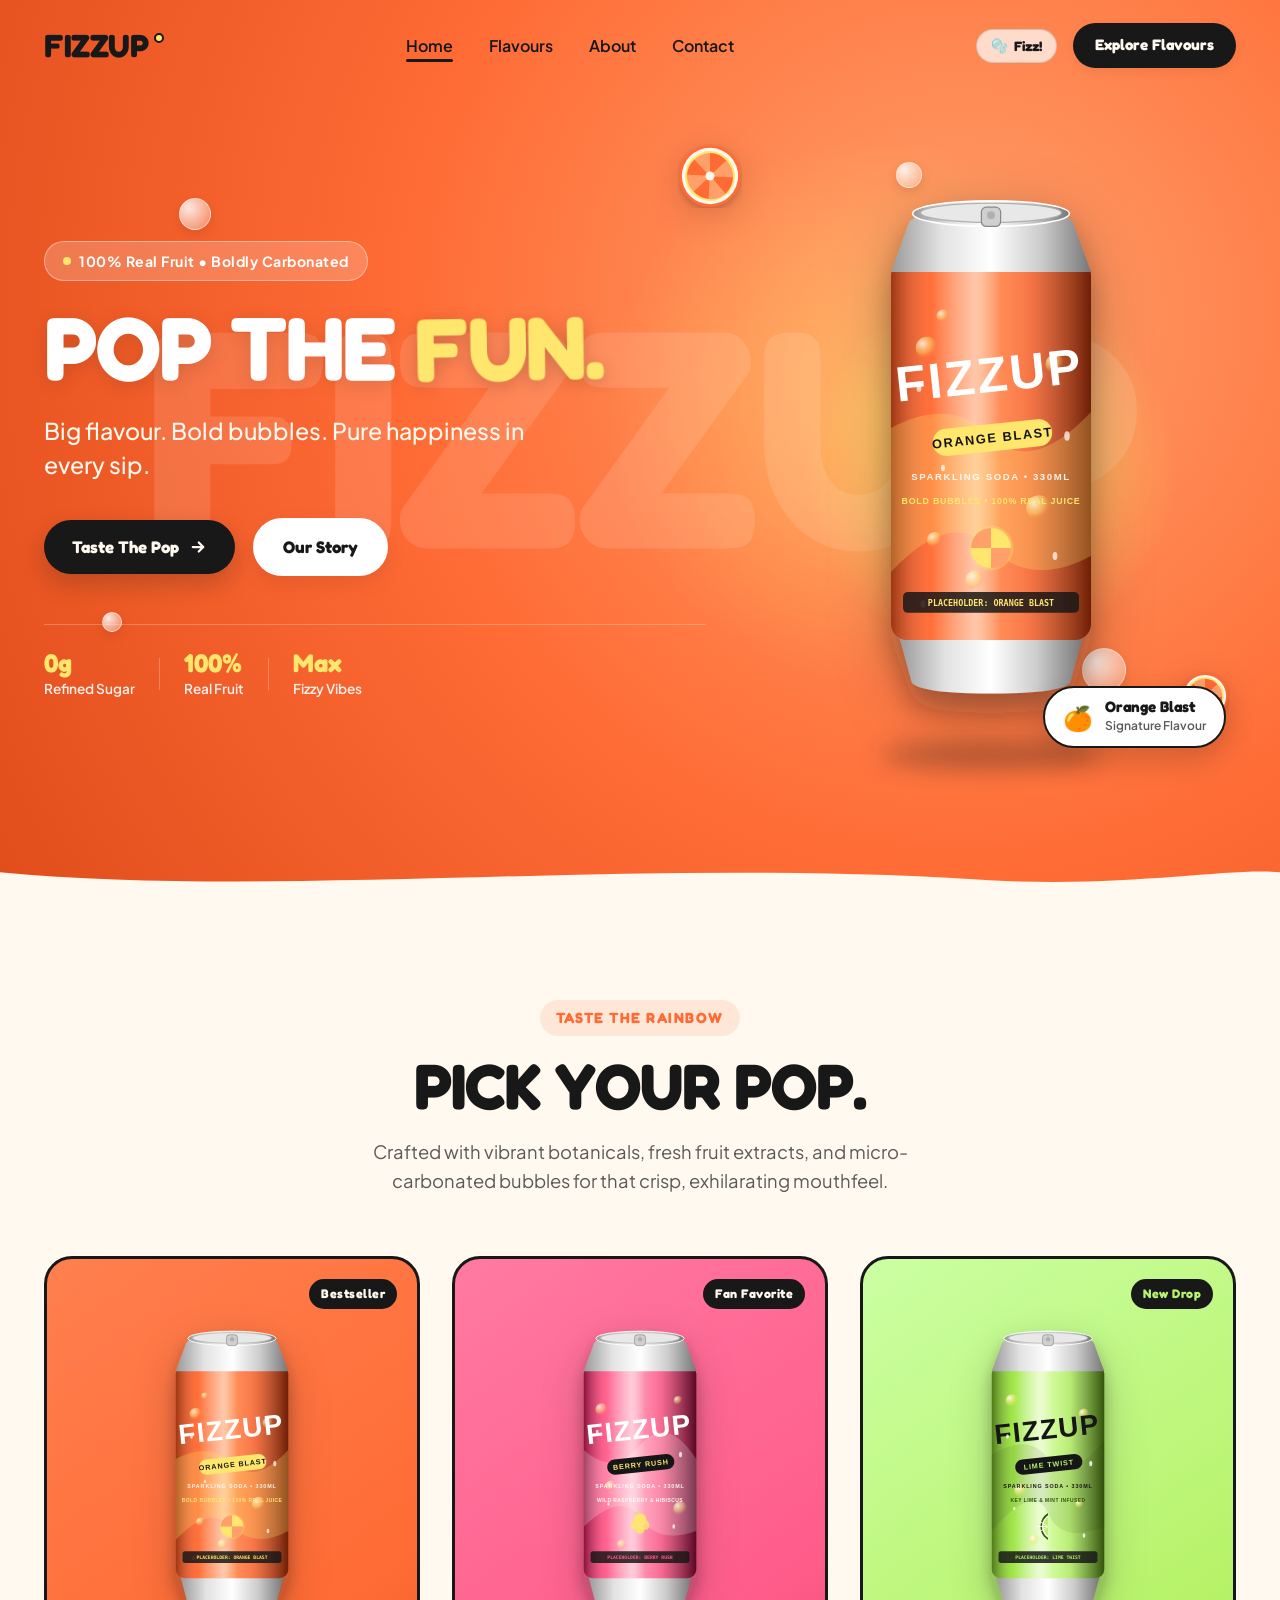
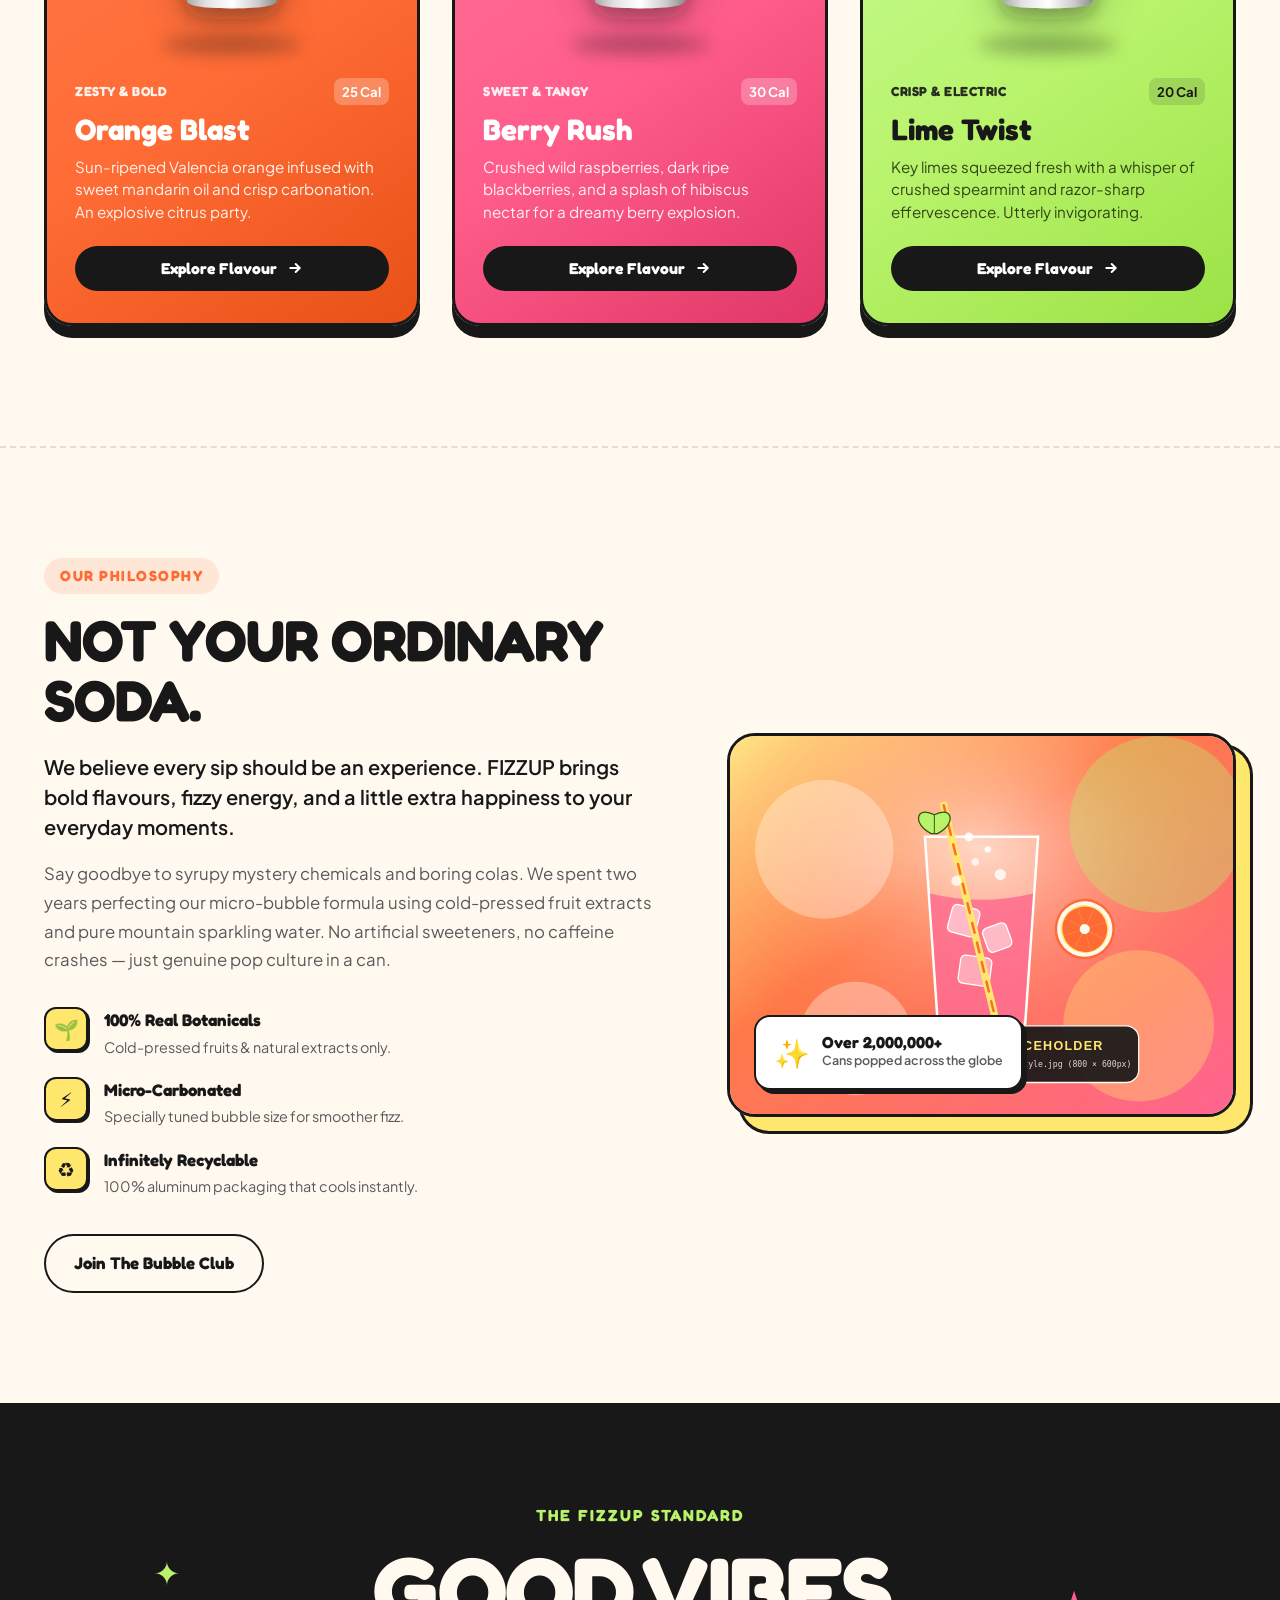
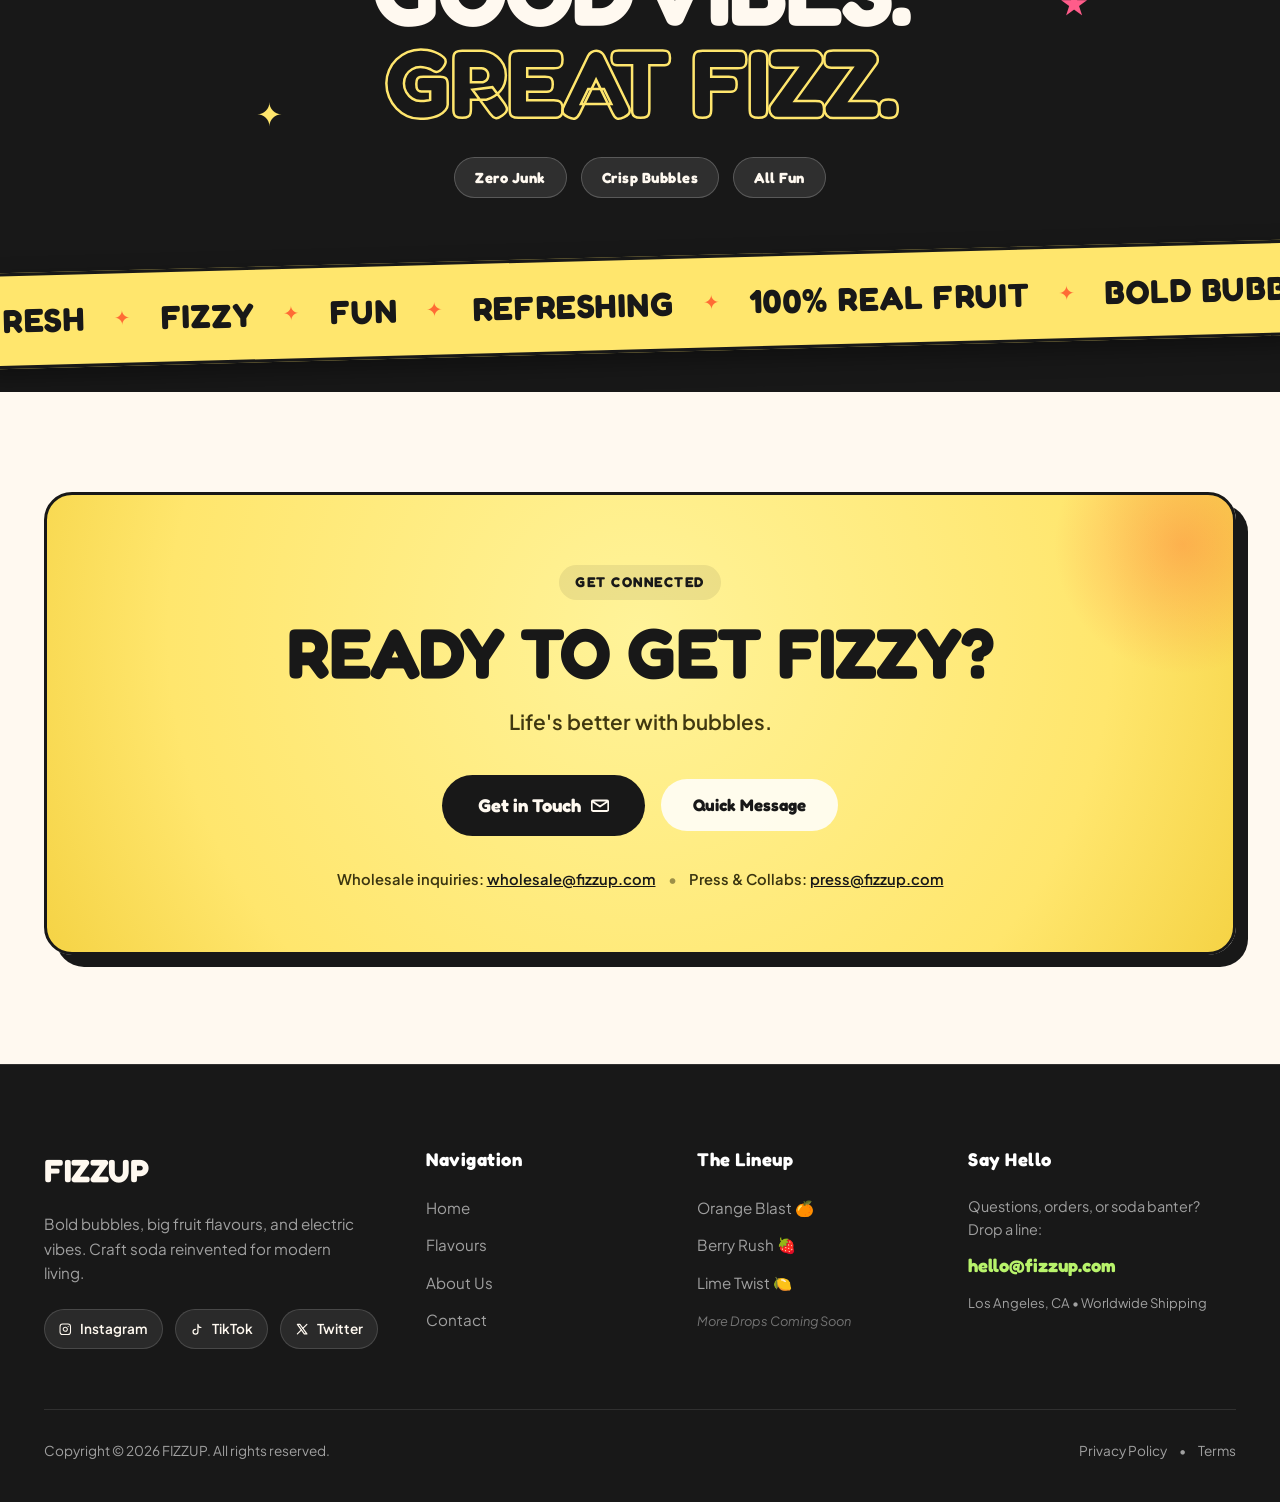
==== fizzup/index.html @ 69616438 "Initial commit: FIZZUP modern soda brand static website" ====
<!DOCTYPE html>
<html lang="en">
<head>
  <meta charset="UTF-8">
  <meta name="viewport" content="width=device-width, initial-scale=1.0">
  <title>FIZZUP — Pop The Fun | Modern Craft Soda</title>
  <meta name="description" content="FIZZUP is a modern, playful craft soda brand. Big flavour. Bold bubbles. Pure happiness in every sip. Explore our flavours: Orange Blast, Berry Rush, and Lime Twist.">
  <meta name="theme-color" content="#FF6B35">

  <!-- Google Fonts: Fredoka (Bold & Rounded) + Plus Jakarta Sans (Clean Modern Sans) -->
  <link rel="preconnect" href="https://fonts.googleapis.com">
  <link rel="preconnect" href="https://fonts.gstatic.com" crossorigin>
  <link href="https://fonts.googleapis.com/css2?family=Fredoka:wght@500;600;700;800;900&family=Plus+Jakarta+Sans:wght@400;500;600;700;800&display=swap" rel="stylesheet">

  <link rel="stylesheet" href="style.css">
</head>
<body>

  <!-- ==============================================
       SECTION 1: NAVIGATION
       ============================================== -->
  <header class="header" id="navbar">
    <div class="nav-container">
      <!-- Left: Logo -->
      <a href="#home" class="logo" aria-label="FIZZUP Homepage">
        <span class="logo-text">FIZZUP</span>
        <span class="logo-bubble" aria-hidden="true"></span>
      </a>

      <!-- Center: Navigation Links -->
      <nav class="nav-menu" id="navMenu" aria-label="Primary Navigation">
        <ul class="nav-list">
          <li class="nav-item"><a href="#home" class="nav-link active">Home</a></li>
          <li class="nav-item"><a href="#flavours" class="nav-link">Flavours</a></li>
          <li class="nav-item"><a href="#about" class="nav-link">About</a></li>
          <li class="nav-item"><a href="#contact" class="nav-link">Contact</a></li>
        </ul>
      </nav>

      <!-- Right: Action CTA & Mobile Toggle -->
      <div class="nav-actions">
        <!-- Interactive sound effect toggle (Web Audio API synthesis) -->
        <button type="button" class="fizz-sound-btn" id="fizzSoundBtn" title="Play fizz sound effect" aria-label="Play fizz sound effect">
          <span class="fizz-icon" aria-hidden="true">🫧</span>
          <span class="fizz-text">Fizz!</span>
        </button>

        <a href="#flavours" class="btn btn-nav">Explore Flavours</a>

        <!-- Mobile Menu Toggle Button -->
        <button class="nav-toggle" id="navToggle" aria-label="Toggle navigation menu" aria-expanded="false" aria-controls="navMenu">
          <span class="hamburger-bar"></span>
          <span class="hamburger-bar"></span>
          <span class="hamburger-bar"></span>
        </button>
      </div>
    </div>
  </header>

  <!-- Mobile Overlay Backdrop -->
  <div class="mobile-backdrop" id="mobileBackdrop" aria-hidden="true"></div>

  <main>
    <!-- ==============================================
         SECTION 2: HERO SECTION
         ============================================== -->
    <section class="hero-section" id="home">
      <!-- Decorative radial gradient background elements -->
      <div class="hero-bg-glow" aria-hidden="true"></div>
      
      <!-- Oversized Background Typography -->
      <div class="hero-giant-watermark" aria-hidden="true">FIZZUP</div>

      <!-- Floating decorative particles & citrus slices -->
      <div class="floating-bubble bubble-1" aria-hidden="true"></div>
      <div class="floating-bubble bubble-2" aria-hidden="true"></div>
      <div class="floating-bubble bubble-3" aria-hidden="true"></div>
      <div class="floating-bubble bubble-4" aria-hidden="true"></div>
      
      <div class="floating-citrus citrus-1" aria-hidden="true">
        <img src="assets/images/citrus-slice.svg" alt="" width="64" height="64" loading="eager">
      </div>
      <div class="floating-citrus citrus-2" aria-hidden="true">
        <img src="assets/images/citrus-slice.svg" alt="" width="48" height="48" loading="eager">
      </div>

      <div class="container hero-container">
        <!-- Left: Headline & Description -->
        <div class="hero-content">
          <div class="hero-badge">
            <span class="badge-dot"></span>
            100% Real Fruit • Boldly Carbonated
          </div>

          <h1 class="hero-title">
            POP THE <span class="text-highlight">FUN.</span>
          </h1>

          <p class="hero-subtext">
            Big flavour. Bold bubbles. Pure happiness in every sip.
          </p>

          <div class="hero-cta-group">
            <a href="#flavours" class="btn btn-primary">
              <span>Taste The Pop</span>
              <svg class="btn-arrow" viewBox="0 0 20 20" fill="none" width="18" height="18" aria-hidden="true">
                <path d="M4.167 10h11.666m-5-5l5 5-5 5" stroke="currentColor" stroke-width="2.5" stroke-linecap="round" stroke-linejoin="round"/>
              </svg>
            </a>
            <a href="#about" class="btn btn-secondary">Our Story</a>
          </div>

          <!-- Quick stats / perks -->
          <div class="hero-perks">
            <div class="perk-item">
              <span class="perk-number">0g</span>
              <span class="perk-label">Refined Sugar</span>
            </div>
            <div class="perk-divider" aria-hidden="true"></div>
            <div class="perk-item">
              <span class="perk-number">100%</span>
              <span class="perk-label">Real Fruit</span>
            </div>
            <div class="perk-divider" aria-hidden="true"></div>
            <div class="perk-item">
              <span class="perk-number">Max</span>
              <span class="perk-label">Fizzy Vibes</span>
            </div>
          </div>
        </div>

        <!-- Right: Soda Can Visual with Soft Shadow & Parallax -->
        <div class="hero-visual" id="heroVisual">
          <div class="hero-can-wrapper">
            <!-- Decorative colored ring behind can -->
            <div class="can-backdrop-ring" aria-hidden="true"></div>

            <!-- Soda Can Placeholder -->
            <div class="soda-can-float">
              <!--
                Product Imagery Placeholder:
                Replace 'assets/images/can-orange-blast.svg' with your transparent PNG:
                e.g. assets/images/orange-blast-can.png
              -->
              <img 
                src="assets/images/can-orange-blast.svg" 
                alt="FIZZUP Orange Blast Soda Can - Bold Citrus Sparkler" 
                class="hero-can-img"
                id="heroCan"
                width="340" 
                height="595"
              >
            </div>

            <!-- Soft realistic shadow below the can -->
            <div class="can-ground-shadow" aria-hidden="true"></div>
          </div>

          <!-- Floating Flavour Tag Badge -->
          <div class="hero-flavour-badge" aria-hidden="true">
            <span class="badge-icon">🍊</span>
            <div class="badge-info">
              <span class="badge-title">Orange Blast</span>
              <span class="badge-sub">Signature Flavour</span>
            </div>
          </div>
        </div>
      </div>

      <!-- Smooth bottom curve divider -->
      <div class="hero-wave-divider" aria-hidden="true">
        <svg viewBox="0 0 1440 100" fill="none" preserveAspectRatio="none">
          <path d="M0,40 C320,95 700,10 1100,55 C1260,75 1380,30 1440,40 L1440,100 L0,100 Z" fill="#FFF9F0"/>
        </svg>
      </div>
    </section>

    <!-- ==============================================
         SECTION 3: EXPLORE OUR FLAVOURS
         ============================================== -->
    <section class="flavours-section" id="flavours">
      <div class="container">
        <div class="section-header text-center reveal">
          <span class="section-tag">Taste The Rainbow</span>
          <h2 class="section-title">PICK YOUR POP.</h2>
          <p class="section-subtitle">
            Crafted with vibrant botanicals, fresh fruit extracts, and micro-carbonated bubbles for that crisp, exhilarating mouthfeel.
          </p>
        </div>

        <!-- Flavour Cards Grid -->
        <div class="flavour-grid">
          <!-- Card 1: Orange Blast -->
          <article class="flavour-card card-orange reveal" data-flavour="orange">
            <div class="card-bg-glow" aria-hidden="true"></div>
            <div class="card-tag">Bestseller</div>

            <div class="card-image-wrap">
              <!-- Placeholder: Replace with assets/images/can-orange-blast.png -->
              <img 
                src="assets/images/can-orange-blast.svg" 
                alt="FIZZUP Orange Blast Soda Can" 
                class="flavour-can-img" 
                loading="lazy"
                width="220" 
                height="385"
              >
              <div class="card-can-shadow" aria-hidden="true"></div>
            </div>

            <div class="card-content">
              <div class="flavour-meta">
                <span class="meta-tag">Zesty &amp; Bold</span>
                <span class="meta-calories">25 Cal</span>
              </div>
              <h3 class="flavour-name">Orange Blast</h3>
              <p class="flavour-desc">
                Sun-ripened Valencia orange infused with sweet mandarin oil and crisp carbonation. An explosive citrus party.
              </p>
              <button 
                type="button" 
                class="btn btn-flavour open-flavour-modal" 
                data-target="orange"
                aria-label="Explore Orange Blast flavour details"
              >
                <span>Explore Flavour</span>
                <svg viewBox="0 0 20 20" fill="none" width="16" height="16" aria-hidden="true">
                  <path d="M4.167 10h11.666m-5-5l5 5-5 5" stroke="currentColor" stroke-width="2.5" stroke-linecap="round"/>
                </svg>
              </button>
            </div>
          </article>

          <!-- Card 2: Berry Rush -->
          <article class="flavour-card card-pink reveal" data-flavour="berry">
            <div class="card-bg-glow" aria-hidden="true"></div>
            <div class="card-tag">Fan Favorite</div>

            <div class="card-image-wrap">
              <!-- Placeholder: Replace with assets/images/can-berry-rush.png -->
              <img 
                src="assets/images/can-berry-rush.svg" 
                alt="FIZZUP Berry Rush Soda Can" 
                class="flavour-can-img" 
                loading="lazy"
                width="220" 
                height="385"
              >
              <div class="card-can-shadow" aria-hidden="true"></div>
            </div>

            <div class="card-content">
              <div class="flavour-meta">
                <span class="meta-tag">Sweet &amp; Tangy</span>
                <span class="meta-calories">30 Cal</span>
              </div>
              <h3 class="flavour-name">Berry Rush</h3>
              <p class="flavour-desc">
                Crushed wild raspberries, dark ripe blackberries, and a splash of hibiscus nectar for a dreamy berry explosion.
              </p>
              <button 
                type="button" 
                class="btn btn-flavour open-flavour-modal" 
                data-target="berry"
                aria-label="Explore Berry Rush flavour details"
              >
                <span>Explore Flavour</span>
                <svg viewBox="0 0 20 20" fill="none" width="16" height="16" aria-hidden="true">
                  <path d="M4.167 10h11.666m-5-5l5 5-5 5" stroke="currentColor" stroke-width="2.5" stroke-linecap="round"/>
                </svg>
              </button>
            </div>
          </article>

          <!-- Card 3: Lime Twist -->
          <article class="flavour-card card-green reveal" data-flavour="lime">
            <div class="card-bg-glow" aria-hidden="true"></div>
            <div class="card-tag">New Drop</div>

            <div class="card-image-wrap">
              <!-- Placeholder: Replace with assets/images/can-lime-twist.png -->
              <img 
                src="assets/images/can-lime-twist.svg" 
                alt="FIZZUP Lime Twist Soda Can" 
                class="flavour-can-img" 
                loading="lazy"
                width="220" 
                height="385"
              >
              <div class="card-can-shadow" aria-hidden="true"></div>
            </div>

            <div class="card-content">
              <div class="flavour-meta">
                <span class="meta-tag">Crisp &amp; Electric</span>
                <span class="meta-calories">20 Cal</span>
              </div>
              <h3 class="flavour-name">Lime Twist</h3>
              <p class="flavour-desc">
                Key limes squeezed fresh with a whisper of crushed spearmint and razor-sharp effervescence. Utterly invigorating.
              </p>
              <button 
                type="button" 
                class="btn btn-flavour open-flavour-modal" 
                data-target="lime"
                aria-label="Explore Lime Twist flavour details"
              >
                <span>Explore Flavour</span>
                <svg viewBox="0 0 20 20" fill="none" width="16" height="16" aria-hidden="true">
                  <path d="M4.167 10h11.666m-5-5l5 5-5 5" stroke="currentColor" stroke-width="2.5" stroke-linecap="round"/>
                </svg>
              </button>
            </div>
          </article>
        </div>
      </div>
    </section>

    <!-- ==============================================
         SECTION 4: BRAND STORY
         ============================================== -->
    <section class="brand-story-section" id="about">
      <div class="container">
        <div class="story-grid">
          <!-- Text Column (Left) -->
          <div class="story-content reveal">
            <span class="section-tag">Our Philosophy</span>
            <h2 class="story-heading">
              NOT YOUR ORDINARY SODA.
            </h2>
            <p class="story-lead">
              We believe every sip should be an experience. FIZZUP brings bold flavours, fizzy energy, and a little extra happiness to your everyday moments.
            </p>
            <p class="story-body">
              Say goodbye to syrupy mystery chemicals and boring colas. We spent two years perfecting our micro-bubble formula using cold-pressed fruit extracts and pure mountain sparkling water. No artificial sweeteners, no caffeine crashes — just genuine pop culture in a can.
            </p>

            <!-- Key Feature Badges -->
            <div class="story-features">
              <div class="feature-item">
                <div class="feature-icon" aria-hidden="true">🌱</div>
                <div class="feature-text">
                  <h4>100% Real Botanicals</h4>
                  <p>Cold-pressed fruits & natural extracts only.</p>
                </div>
              </div>

              <div class="feature-item">
                <div class="feature-icon" aria-hidden="true">⚡</div>
                <div class="feature-text">
                  <h4>Micro-Carbonated</h4>
                  <p>Specially tuned bubble size for smoother fizz.</p>
                </div>
              </div>

              <div class="feature-item">
                <div class="feature-icon" aria-hidden="true">♻️</div>
                <div class="feature-text">
                  <h4>Infinitely Recyclable</h4>
                  <p>100% aluminum packaging that cools instantly.</p>
                </div>
              </div>
            </div>

            <div class="story-cta">
              <a href="#contact" class="btn btn-secondary-dark">Join The Bubble Club</a>
            </div>
          </div>

          <!-- Media / Placeholder Column (Right) -->
          <div class="story-media reveal">
            <div class="story-image-card">
              <!-- Placeholder: Replace with assets/images/brand-lifestyle.jpg -->
              <img 
                src="assets/images/brand-story.svg" 
                alt="FIZZUP Sparkling Soda Lifestyle and Pouring Glass Placeholder" 
                class="story-img"
                loading="lazy"
                width="640" 
                height="480"
              >
              
              <!-- Floating stat chip on image -->
              <div class="story-float-card" aria-hidden="true">
                <span class="float-emoji">✨</span>
                <div>
                  <span class="float-title">Over 2,000,000+</span>
                  <span class="float-sub">Cans popped across the globe</span>
                </div>
              </div>
            </div>
          </div>
        </div>
      </div>
    </section>

    <!-- ==============================================
         SECTION 5: FULL-WIDTH STATEMENT & MARQUEE
         ============================================== -->
    <section class="statement-section" aria-label="Brand Mantra">
      <div class="statement-banner">
        <div class="statement-particles" aria-hidden="true">
          <span class="sparkle s1">✦</span>
          <span class="sparkle s2">★</span>
          <span class="sparkle s3">✦</span>
        </div>

        <div class="container text-center">
          <p class="statement-pretitle">The FIZZUP Standard</p>
          <h2 class="statement-headline">
            GOOD VIBES. <br><span class="outline-text">GREAT FIZZ.</span>
          </h2>
          <div class="statement-badge-row">
            <span class="pill-badge">Zero Junk</span>
            <span class="pill-badge">Crisp Bubbles</span>
            <span class="pill-badge">All Fun</span>
          </div>
        </div>
      </div>

      <!-- Scrolling Marquee Banner -->
      <div class="marquee-wrapper" aria-hidden="true">
        <div class="marquee-track">
          <div class="marquee-group">
            <span>FRESH</span><span class="star-sep">✦</span>
            <span>FIZZY</span><span class="star-sep">✦</span>
            <span>FUN</span><span class="star-sep">✦</span>
            <span>REFRESHING</span><span class="star-sep">✦</span>
            <span>100% REAL FRUIT</span><span class="star-sep">✦</span>
            <span>BOLD BUBBLES</span><span class="star-sep">✦</span>
            <span>CRISP SIP</span><span class="star-sep">✦</span>
            <span>POP THE FUN</span><span class="star-sep">✦</span>
          </div>
          <div class="marquee-group" aria-hidden="true">
            <span>FRESH</span><span class="star-sep">✦</span>
            <span>FIZZY</span><span class="star-sep">✦</span>
            <span>FUN</span><span class="star-sep">✦</span>
            <span>REFRESHING</span><span class="star-sep">✦</span>
            <span>100% REAL FRUIT</span><span class="star-sep">✦</span>
            <span>BOLD BUBBLES</span><span class="star-sep">✦</span>
            <span>CRISP SIP</span><span class="star-sep">✦</span>
            <span>POP THE FUN</span><span class="star-sep">✦</span>
          </div>
        </div>
      </div>
    </section>

    <!-- ==============================================
         SECTION 6: CONTACT / CTA
         ============================================== -->
    <section class="contact-section" id="contact">
      <div class="container">
        <div class="contact-card reveal">
          <div class="contact-decor-glow" aria-hidden="true"></div>

          <div class="contact-content text-center">
            <span class="contact-tag">Get Connected</span>
            <h2 class="contact-heading">READY TO GET FIZZY?</h2>
            <p class="contact-subtext">Life's better with bubbles.</p>

            <div class="contact-actions">
              <a href="mailto:hello@fizzup.com" class="btn btn-cta" id="contactCtaBtn">
                <span>Get in Touch</span>
                <svg viewBox="0 0 20 20" fill="none" width="18" height="18" aria-hidden="true">
                  <path d="M2.5 6.667L10 11.667L17.5 6.667M2.5 5H17.5C18.42 5 19.167 5.746 19.167 6.667V15C19.167 15.92 18.42 16.667 17.5 16.667H2.5C1.58 16.667 0.833 15.92 0.833 15V6.667C0.833 5.746 1.58 5 2.5 5Z" stroke="currentColor" stroke-width="2" stroke-linecap="round" stroke-linejoin="round"/>
                </svg>
              </a>
              <button type="button" class="btn btn-secondary-light" id="openQuickFormBtn">
                Quick Message
              </button>
            </div>

            <!-- Quick interactive inline message form (hidden by default, toggles on click) -->
            <form class="quick-contact-form" id="quickContactForm" style="display: none;" aria-label="Quick contact message form">
              <div class="form-row">
                <input type="text" id="contactName" placeholder="Your name" required class="form-input">
                <input type="email" id="contactEmail" placeholder="your@email.com" required class="form-input">
              </div>
              <textarea id="contactMessage" rows="3" placeholder="Tell us how you'd like to collaborate or where to stock FIZZUP..." required class="form-input"></textarea>
              <button type="submit" class="btn btn-primary btn-submit">
                <span>Send Message</span>
              </button>
              <div class="form-feedback" id="formFeedback" role="status" aria-live="polite"></div>
            </form>

            <div class="contact-direct-links">
              <span>Wholesale inquiries: <a href="mailto:wholesale@fizzup.com">wholesale@fizzup.com</a></span>
              <span class="dot-sep">•</span>
              <span>Press &amp; Collabs: <a href="mailto:press@fizzup.com">press@fizzup.com</a></span>
            </div>
          </div>
        </div>
      </div>
    </section>
  </main>

  <!-- ==============================================
       SECTION 7: FOOTER
       ============================================== -->
  <footer class="footer">
    <div class="container">
      <div class="footer-top">
        <!-- Brand Info -->
        <div class="footer-brand">
          <a href="#home" class="logo logo-footer" aria-label="FIZZUP Home">
            <span class="logo-text">FIZZUP</span>
          </a>
          <p class="footer-tagline">
            Bold bubbles, big fruit flavours, and electric vibes. Craft soda reinvented for modern living.
          </p>
          <div class="footer-socials">
            <a href="https://instagram.com" target="_blank" rel="noopener noreferrer" class="social-link" aria-label="FIZZUP on Instagram">
              <svg width="20" height="20" viewBox="0 0 24 24" fill="none" stroke="currentColor" stroke-width="2" stroke-linecap="round" stroke-linejoin="round" aria-hidden="true">
                <rect x="2" y="2" width="20" height="20" rx="5" ry="5"></rect>
                <path d="M16 11.37A4 4 0 1 1 12.63 8 4 4 0 0 1 16 11.37z"></path>
                <line x1="17.5" y1="6.5" x2="17.51" y2="6.5"></line>
              </svg>
              <span>Instagram</span>
            </a>
            <a href="https://tiktok.com" target="_blank" rel="noopener noreferrer" class="social-link" aria-label="FIZZUP on TikTok">
              <svg width="20" height="20" viewBox="0 0 24 24" fill="none" stroke="currentColor" stroke-width="2" stroke-linecap="round" stroke-linejoin="round" aria-hidden="true">
                <path d="M9 12a4 4 0 1 0 4 4V4a5 5 0 0 0 5 5"></path>
              </svg>
              <span>TikTok</span>
            </a>
            <a href="https://twitter.com" target="_blank" rel="noopener noreferrer" class="social-link" aria-label="FIZZUP on X / Twitter">
              <svg width="20" height="20" viewBox="0 0 24 24" fill="none" stroke="currentColor" stroke-width="2" stroke-linecap="round" stroke-linejoin="round" aria-hidden="true">
                <path d="M4 4l11.733 16h4.267l-11.733 -16z"></path>
                <path d="M4 20l6.768 -6.768m2.46 -2.46l6.772 -6.772"></path>
              </svg>
              <span>Twitter</span>
            </a>
          </div>
        </div>

        <!-- Navigation Links -->
        <div class="footer-links-col">
          <h4 class="footer-col-title">Navigation</h4>
          <ul class="footer-nav">
            <li><a href="#home">Home</a></li>
            <li><a href="#flavours">Flavours</a></li>
            <li><a href="#about">About Us</a></li>
            <li><a href="#contact">Contact</a></li>
          </ul>
        </div>

        <!-- Flavours List -->
        <div class="footer-links-col">
          <h4 class="footer-col-title">The Lineup</h4>
          <ul class="footer-nav">
            <li><a href="#flavours" class="flavour-quick-link" data-target="orange">Orange Blast 🍊</a></li>
            <li><a href="#flavours" class="flavour-quick-link" data-target="berry">Berry Rush 🍓</a></li>
            <li><a href="#flavours" class="flavour-quick-link" data-target="lime">Lime Twist 🍋</a></li>
            <li><span class="upcoming-label">More Drops Coming Soon</span></li>
          </ul>
        </div>

        <!-- Contact Email Box -->
        <div class="footer-links-col">
          <h4 class="footer-col-title">Say Hello</h4>
          <p class="footer-contact-info">
            Questions, orders, or soda banter? Drop a line:
          </p>
          <a href="mailto:hello@fizzup.com" class="footer-email-link">
            hello@fizzup.com
          </a>
          <span class="footer-location">Los Angeles, CA • Worldwide Shipping</span>
        </div>
      </div>

      <!-- Footer Bottom -->
      <div class="footer-bottom">
        <p class="copyright">
          Copyright &copy; 2026 FIZZUP. All rights reserved.
        </p>
        <div class="footer-legal">
          <a href="#privacy" onclick="alert('Privacy Policy: FIZZUP strictly protects your data. We never share customer information.'); return false;">Privacy Policy</a>
          <span class="sep">•</span>
          <a href="#terms" onclick="alert('Terms of Service: Stay hydrated, drink responsibly, and enjoy the bubbles!'); return false;">Terms</a>
        </div>
      </div>
    </div>
  </footer>

  <!-- ==============================================
       INTERACTIVE FLAVOUR DETAIL MODAL
       ============================================== -->
  <div class="modal-backdrop" id="flavourModal" role="dialog" aria-modal="true" aria-labelledby="modalTitle" aria-hidden="true">
    <div class="modal-card">
      <button type="button" class="modal-close" id="modalCloseBtn" aria-label="Close details modal">&times;</button>
      <div class="modal-body" id="modalBody">
        <!-- Content injected dynamically via script.js -->
      </div>
    </div>
  </div>

  <script src="script.js"></script>
</body>
</html>
---- fizzup/style.css ----
/* ==========================================================================
   FIZZUP — Modern Craft Soda Static Site Stylesheet
   ========================================================================== */

/* --------------------------------------------------------------------------
   1. Design Tokens & CSS Variables
   -------------------------------------------------------------------------- */
:root {
  /* Brand Palette */
  --color-electric-orange: #FF6B35;
  --color-lemon-yellow: #FFE66D;
  --color-strawberry-pink: #FF5C8A;
  --color-fresh-lime: #B8F36B;
  --color-deep-black: #181818;
  --color-cream-white: #FFF9F0;

  /* Neutrals & Alpha Accents */
  --color-white: #FFFFFF;
  --color-text-muted: #5A5A5A;
  --color-text-light: #A0A0A0;
  --color-border-light: rgba(24, 24, 24, 0.08);
  --color-glass-white: rgba(255, 255, 255, 0.85);
  --color-glass-dark: rgba(24, 24, 24, 0.88);

  /* Typography */
  --font-heading: 'Fredoka', cursive, system-ui, -apple-system, sans-serif;
  --font-body: 'Plus Jakarta Sans', system-ui, -apple-system, sans-serif;

  /* Shadows */
  --shadow-sm: 0 4px 12px rgba(24, 24, 24, 0.06);
  --shadow-md: 0 10px 30px rgba(24, 24, 24, 0.08);
  --shadow-lg: 0 20px 50px rgba(24, 24, 24, 0.14);
  --shadow-pill: 0 8px 24px rgba(255, 107, 53, 0.28);
  --shadow-can: 0 26px 40px -10px rgba(24, 24, 24, 0.35);

  /* Radii */
  --radius-sm: 8px;
  --radius-md: 16px;
  --radius-lg: 28px;
  --radius-pill: 9999px;

  /* Transitions */
  --transition-fast: 0.2s cubic-bezier(0.16, 1, 0.3, 1);
  --transition-medium: 0.35s cubic-bezier(0.16, 1, 0.3, 1);
  --transition-slow: 0.6s cubic-bezier(0.16, 1, 0.3, 1);
}

/* --------------------------------------------------------------------------
   2. Reset & Base Styles
   -------------------------------------------------------------------------- */
*,
*::before,
*::after {
  box-sizing: border-box;
  margin: 0;
  padding: 0;
}

html {
  scroll-behavior: smooth;
  font-size: 16px;
  -webkit-font-smoothing: antialiased;
  -moz-osx-font-smoothing: grayscale;
}

body {
  font-family: var(--font-body);
  background-color: var(--color-cream-white);
  color: var(--color-deep-black);
  line-height: 1.6;
  overflow-x: hidden;
  position: relative;
}

img, svg {
  display: block;
  max-width: 100%;
  height: auto;
}

a {
  color: inherit;
  text-decoration: none;
}

button {
  font-family: inherit;
  border: none;
  background: none;
  cursor: pointer;
  outline: none;
}

ul {
  list-style: none;
}

/* Layout Utilities */
.container {
  width: 100%;
  max-width: 1240px;
  margin-left: auto;
  margin-right: auto;
  padding-left: 24px;
  padding-right: 24px;
}

.text-center {
  text-align: center;
}

/* --------------------------------------------------------------------------
   3. Buttons & Interactive Elements
   -------------------------------------------------------------------------- */
.btn {
  display: inline-flex;
  align-items: center;
  justify-content: center;
  gap: 10px;
  padding: 14px 28px;
  font-family: var(--font-heading);
  font-size: 1.05rem;
  font-weight: 700;
  border-radius: var(--radius-pill);
  transition: transform var(--transition-fast), box-shadow var(--transition-fast), background-color var(--transition-fast), color var(--transition-fast);
  cursor: pointer;
  text-decoration: none;
  white-space: nowrap;
}

.btn:active {
  transform: scale(0.97);
}

.btn-primary {
  background-color: var(--color-deep-black);
  color: var(--color-cream-white);
  box-shadow: 0 10px 24px rgba(24, 24, 24, 0.22);
}

.btn-primary:hover {
  background-color: #2b2b2b;
  transform: translateY(-3px);
  box-shadow: 0 16px 32px rgba(24, 24, 24, 0.32);
}

.btn-primary .btn-arrow {
  transition: transform var(--transition-medium);
}

.btn-primary:hover .btn-arrow {
  transform: translateX(5px);
}

.btn-secondary {
  background-color: var(--color-white);
  color: var(--color-deep-black);
  border: 2px solid var(--color-white);
  box-shadow: 0 8px 20px rgba(0, 0, 0, 0.08);
}

.btn-secondary:hover {
  background-color: transparent;
  color: var(--color-white);
  transform: translateY(-3px);
}

.btn-secondary-dark {
  background-color: transparent;
  color: var(--color-deep-black);
  border: 2.5px solid var(--color-deep-black);
}

.btn-secondary-dark:hover {
  background-color: var(--color-deep-black);
  color: var(--color-cream-white);
  transform: translateY(-3px);
}

.btn-nav {
  padding: 10px 22px;
  font-size: 0.95rem;
  background-color: var(--color-deep-black);
  color: var(--color-cream-white);
  box-shadow: var(--shadow-sm);
}

.btn-nav:hover {
  background-color: #333333;
  transform: translateY(-2px);
  box-shadow: var(--shadow-md);
}

.btn-flavour {
  width: 100%;
  background-color: var(--color-deep-black);
  color: var(--color-white);
  padding: 13px 20px;
  font-size: 0.98rem;
}

.btn-flavour:hover {
  background-color: #2e2e2e;
  transform: translateY(-2px);
  box-shadow: 0 8px 18px rgba(0, 0, 0, 0.18);
}

.btn-cta {
  background-color: var(--color-deep-black);
  color: var(--color-cream-white);
  padding: 16px 36px;
  font-size: 1.15rem;
}

.btn-cta:hover {
  background-color: #2b2b2b;
  transform: translateY(-3px) scale(1.02);
  box-shadow: 0 16px 36px rgba(24, 24, 24, 0.28);
}

.btn-secondary-light {
  background-color: rgba(255, 255, 255, 0.85);
  color: var(--color-deep-black);
  padding: 16px 32px;
  font-size: 1.05rem;
}

.btn-secondary-light:hover {
  background-color: var(--color-white);
  transform: translateY(-3px);
  box-shadow: 0 12px 24px rgba(0, 0, 0, 0.12);
}

/* Sound Effect Button */
.fizz-sound-btn {
  display: inline-flex;
  align-items: center;
  gap: 6px;
  padding: 8px 14px;
  background: rgba(255, 255, 255, 0.7);
  backdrop-filter: blur(8px);
  -webkit-backdrop-filter: blur(8px);
  border: 1.5px solid rgba(24, 24, 24, 0.15);
  border-radius: var(--radius-pill);
  font-family: var(--font-heading);
  font-size: 0.85rem;
  font-weight: 700;
  color: var(--color-deep-black);
  transition: transform var(--transition-fast), background-color var(--transition-fast);
}

.fizz-sound-btn:hover {
  background-color: var(--color-white);
  transform: scale(1.08);
  border-color: var(--color-deep-black);
}

.fizz-sound-btn:active {
  transform: scale(0.95);
}

/* --------------------------------------------------------------------------
   4. Section 1 — Navigation Bar
   -------------------------------------------------------------------------- */
.header {
  position: fixed;
  top: 0;
  left: 0;
  right: 0;
  z-index: 1000;
  padding: 20px 0;
  transition: padding var(--transition-medium), background-color var(--transition-medium), backdrop-filter var(--transition-medium), box-shadow var(--transition-medium);
}

.header.scrolled {
  padding: 12px 0;
  background-color: rgba(255, 249, 240, 0.92);
  backdrop-filter: blur(12px);
  -webkit-backdrop-filter: blur(12px);
  box-shadow: 0 4px 20px rgba(24, 24, 24, 0.06);
}

.nav-container {
  max-width: 1240px;
  margin: 0 auto;
  padding: 0 24px;
  display: flex;
  align-items: center;
  justify-content: space-between;
}

/* Logo */
.logo {
  display: flex;
  align-items: center;
  gap: 6px;
  font-family: var(--font-heading);
  font-size: 2rem;
  font-weight: 900;
  letter-spacing: -0.5px;
  color: var(--color-deep-black);
  transition: transform var(--transition-fast);
}

.logo:hover {
  transform: scale(1.04);
}

.logo-bubble {
  width: 10px;
  height: 10px;
  border-radius: 50%;
  background-color: var(--color-lemon-yellow);
  border: 2px solid var(--color-deep-black);
  transform: translateY(-8px);
  animation: pulseBubble 2s infinite ease-in-out;
}

@keyframes pulseBubble {
  0%, 100% { transform: translateY(-8px) scale(1); }
  50% { transform: translateY(-12px) scale(1.3); background-color: var(--color-fresh-lime); }
}

/* Nav Menu */
.nav-menu {
  display: flex;
  align-items: center;
}

.nav-list {
  display: flex;
  align-items: center;
  gap: 36px;
}

.nav-link {
  font-family: var(--font-body);
  font-size: 1rem;
  font-weight: 600;
  color: var(--color-deep-black);
  position: relative;
  padding: 6px 0;
  transition: color var(--transition-fast);
}

.nav-link::after {
  content: '';
  position: absolute;
  bottom: 0;
  left: 0;
  width: 0%;
  height: 2.5px;
  background-color: var(--color-deep-black);
  border-radius: 2px;
  transition: width var(--transition-medium);
}

.nav-link:hover::after,
.nav-link.active::after {
  width: 100%;
}

.nav-actions {
  display: flex;
  align-items: center;
  gap: 16px;
}

/* Mobile Hamburger Toggle */
.nav-toggle {
  display: none;
  flex-direction: column;
  justify-content: space-between;
  width: 28px;
  height: 20px;
  z-index: 1010;
  cursor: pointer;
}

.hamburger-bar {
  display: block;
  height: 3px;
  width: 100%;
  background-color: var(--color-deep-black);
  border-radius: 3px;
  transition: transform var(--transition-medium), opacity var(--transition-fast);
}

.nav-toggle.open .hamburger-bar:nth-child(1) {
  transform: translateY(8.5px) rotate(45deg);
}

.nav-toggle.open .hamburger-bar:nth-child(2) {
  opacity: 0;
}

.nav-toggle.open .hamburger-bar:nth-child(3) {
  transform: translateY(-8.5px) rotate(-45deg);
}

.mobile-backdrop {
  display: none;
  position: fixed;
  inset: 0;
  background-color: rgba(24, 24, 24, 0.4);
  backdrop-filter: blur(4px);
  z-index: 998;
}

.mobile-backdrop.active {
  display: block;
}

/* --------------------------------------------------------------------------
   5. Section 2 — Hero Section
   -------------------------------------------------------------------------- */
.hero-section {
  position: relative;
  min-height: 100vh;
  padding-top: 130px;
  padding-bottom: 90px;
  background: var(--color-electric-orange);
  background: radial-gradient(circle at 75% 35%, #FFA06B 0%, var(--color-electric-orange) 50%, #E04D1B 100%);
  color: var(--color-white);
  display: flex;
  flex-direction: column;
  justify-content: center;
  overflow: hidden;
}

/* Radial Glow Behind Content */
.hero-bg-glow {
  position: absolute;
  top: 15%;
  right: 10%;
  width: 550px;
  height: 550px;
  border-radius: 50%;
  background: radial-gradient(circle, rgba(255, 230, 109, 0.4) 0%, rgba(255, 107, 53, 0) 70%);
  pointer-events: none;
  animation: pulseGlow 6s ease-in-out infinite alternate;
}

@keyframes pulseGlow {
  0% { transform: scale(0.9) translate(0, 0); opacity: 0.6; }
  100% { transform: scale(1.15) translate(20px, -20px); opacity: 0.95; }
}

/* Oversized Watermark Typography Behind Can */
.hero-giant-watermark {
  position: absolute;
  top: 48%;
  left: 50%;
  transform: translate(-50%, -50%);
  font-family: var(--font-heading);
  font-size: clamp(8rem, 24vw, 24rem);
  font-weight: 900;
  line-height: 0.8;
  color: rgba(255, 255, 255, 0.12);
  letter-spacing: -4px;
  user-select: none;
  pointer-events: none;
  z-index: 1;
  white-space: nowrap;
}

/* Floating Citrus & Bubbles */
.floating-bubble {
  position: absolute;
  border-radius: 50%;
  background: radial-gradient(circle at 30% 30%, rgba(255, 255, 255, 0.85), rgba(255, 255, 255, 0.2));
  border: 1px solid rgba(255, 255, 255, 0.5);
  box-shadow: 0 4px 12px rgba(0, 0, 0, 0.1);
  pointer-events: none;
  z-index: 2;
  animation: floatBubble 5s ease-in-out infinite alternate;
}

.bubble-1 { width: 32px; height: 32px; top: 22%; left: 14%; animation-duration: 4.2s; }
.bubble-2 { width: 20px; height: 20px; top: 68%; left: 8%; animation-duration: 5.5s; }
.bubble-3 { width: 26px; height: 26px; top: 18%; right: 28%; animation-duration: 4.8s; }
.bubble-4 { width: 44px; height: 44px; top: 72%; right: 12%; animation-duration: 6s; }

@keyframes floatBubble {
  0% { transform: translateY(0px) scale(1); }
  100% { transform: translateY(-24px) scale(1.08); }
}

.floating-citrus {
  position: absolute;
  pointer-events: none;
  z-index: 2;
  filter: drop-shadow(0 8px 16px rgba(0, 0, 0, 0.15));
  animation: spinSlow 18s linear infinite;
}

.citrus-1 { top: 16%; right: 42%; }
.citrus-2 { bottom: 20%; right: 4%; animation-duration: 24s; animation-direction: reverse; }

@keyframes spinSlow {
  0% { transform: rotate(0deg); }
  100% { transform: rotate(360deg); }
}

.hero-container {
  position: relative;
  z-index: 3;
  display: grid;
  grid-template-columns: 1.15fr 0.85fr;
  align-items: center;
  gap: 40px;
}

/* Hero Content */
.hero-content {
  animation: heroFadeUp 0.9s cubic-bezier(0.16, 1, 0.3, 1) forwards;
}

@keyframes heroFadeUp {
  0% {
    opacity: 0;
    transform: translateY(30px);
  }
  100% {
    opacity: 1;
    transform: translateY(0);
  }
}

.hero-badge {
  display: inline-flex;
  align-items: center;
  gap: 8px;
  padding: 8px 18px;
  background-color: rgba(255, 255, 255, 0.2);
  border: 1px solid rgba(255, 255, 255, 0.4);
  backdrop-filter: blur(8px);
  -webkit-backdrop-filter: blur(8px);
  border-radius: var(--radius-pill);
  font-family: var(--font-body);
  font-size: 0.88rem;
  font-weight: 700;
  letter-spacing: 0.5px;
  color: var(--color-white);
  margin-bottom: 24px;
}

.badge-dot {
  width: 8px;
  height: 8px;
  border-radius: 50%;
  background-color: var(--color-lemon-yellow);
}

.hero-title {
  font-family: var(--font-heading);
  font-size: clamp(3.2rem, 7vw, 6.2rem);
  font-weight: 900;
  line-height: 0.95;
  letter-spacing: -1.5px;
  color: var(--color-white);
  margin-bottom: 24px;
  text-shadow: 0 4px 20px rgba(0, 0, 0, 0.12);
}

.text-highlight {
  color: var(--color-lemon-yellow);
  display: inline-block;
  transform: rotate(-1deg);
  text-shadow: 0 4px 18px rgba(0, 0, 0, 0.18);
}

.hero-subtext {
  font-size: clamp(1.1rem, 2vw, 1.45rem);
  font-weight: 500;
  color: var(--color-cream-white);
  max-width: 500px;
  margin-bottom: 36px;
  line-height: 1.45;
}

.hero-cta-group {
  display: flex;
  align-items: center;
  gap: 18px;
  flex-wrap: wrap;
  margin-bottom: 48px;
}

/* Hero Stats / Perks */
.hero-perks {
  display: flex;
  align-items: center;
  gap: 24px;
  padding-top: 24px;
  border-top: 1px solid rgba(255, 255, 255, 0.25);
}

.perk-item {
  display: flex;
  flex-direction: column;
}

.perk-number {
  font-family: var(--font-heading);
  font-size: 1.6rem;
  font-weight: 800;
  color: var(--color-lemon-yellow);
  line-height: 1.1;
}

.perk-label {
  font-size: 0.85rem;
  font-weight: 600;
  color: rgba(255, 255, 255, 0.9);
}

.perk-divider {
  width: 1px;
  height: 32px;
  background-color: rgba(255, 255, 255, 0.25);
}

/* Hero Visual (Can + Shadow + Ring) */
.hero-visual {
  position: relative;
  display: flex;
  justify-content: center;
  align-items: center;
  padding: 20px 0;
  perspective: 1000px;
}

.hero-can-wrapper {
  position: relative;
  display: flex;
  flex-direction: column;
  align-items: center;
}

.can-backdrop-ring {
  position: absolute;
  top: 50%;
  left: 50%;
  transform: translate(-50%, -50%);
  width: 380px;
  height: 380px;
  border-radius: 50%;
  background: radial-gradient(circle, var(--color-lemon-yellow) 0%, rgba(255, 230, 109, 0) 70%);
  opacity: 0.7;
  z-index: 1;
  pointer-events: none;
}

/* Floating Can */
.soda-can-float {
  position: relative;
  z-index: 2;
  animation: floatCan 4s ease-in-out infinite;
  transform-origin: center center;
  transition: transform 0.15s ease-out;
}

@keyframes floatCan {
  0%, 100% {
    transform: translateY(0px) rotate(0deg);
  }
  50% {
    transform: translateY(-22px) rotate(2deg);
  }
}

.hero-can-img {
  width: 320px;
  height: auto;
  filter: drop-shadow(0 14px 28px rgba(0, 0, 0, 0.25));
  user-select: none;
}

/* Soft Ground Shadow */
.can-ground-shadow {
  width: 220px;
  height: 26px;
  border-radius: 50%;
  background-color: rgba(24, 24, 24, 0.35);
  filter: blur(12px);
  margin-top: 10px;
  animation: shadowScale 4s ease-in-out infinite;
}

@keyframes shadowScale {
  0%, 100% {
    transform: scale(1);
    opacity: 0.35;
  }
  50% {
    transform: scale(0.75);
    opacity: 0.18;
  }
}

/* Hero Floating Badge */
.hero-flavour-badge {
  position: absolute;
  bottom: 40px;
  right: 10px;
  z-index: 4;
  display: flex;
  align-items: center;
  gap: 12px;
  padding: 10px 18px;
  background-color: var(--color-white);
  color: var(--color-deep-black);
  border-radius: var(--radius-pill);
  box-shadow: 0 12px 30px rgba(0, 0, 0, 0.18);
  border: 2px solid var(--color-deep-black);
  animation: floatBubble 4s ease-in-out infinite alternate;
}

.badge-icon {
  font-size: 1.5rem;
}

.badge-info {
  display: flex;
  flex-direction: column;
}

.badge-title {
  font-family: var(--font-heading);
  font-size: 0.95rem;
  font-weight: 800;
  line-height: 1.1;
}

.badge-sub {
  font-size: 0.75rem;
  font-weight: 600;
  color: var(--color-text-muted);
}

.hero-wave-divider {
  position: absolute;
  bottom: -1px;
  left: 0;
  right: 0;
  width: 100%;
  line-height: 0;
  z-index: 5;
}

.hero-wave-divider svg {
  width: 100%;
  height: 48px;
}

/* --------------------------------------------------------------------------
   6. Section 3 — Explore Our Flavours
   -------------------------------------------------------------------------- */
.flavours-section {
  padding: 100px 0 120px;
  background-color: var(--color-cream-white);
  position: relative;
}

.section-tag {
  display: inline-block;
  font-family: var(--font-heading);
  font-size: 0.92rem;
  font-weight: 800;
  letter-spacing: 1.5px;
  text-transform: uppercase;
  color: var(--color-electric-orange);
  background-color: rgba(255, 107, 53, 0.12);
  padding: 6px 16px;
  border-radius: var(--radius-pill);
  margin-bottom: 16px;
}

.section-title {
  font-family: var(--font-heading);
  font-size: clamp(2.4rem, 5vw, 4rem);
  font-weight: 900;
  line-height: 1.05;
  letter-spacing: -1px;
  color: var(--color-deep-black);
  margin-bottom: 18px;
}

.section-subtitle {
  font-size: 1.15rem;
  color: var(--color-text-muted);
  max-width: 620px;
  margin: 0 auto 60px;
  line-height: 1.6;
}

/* Flavour Grid */
.flavour-grid {
  display: grid;
  grid-template-columns: repeat(3, 1fr);
  gap: 32px;
}

/* Flavour Card */
.flavour-card {
  position: relative;
  border-radius: var(--radius-lg);
  padding: 36px 28px 32px;
  display: flex;
  flex-direction: column;
  justify-content: space-between;
  border: 3px solid var(--color-deep-black);
  box-shadow: 0 12px 0 var(--color-deep-black);
  overflow: hidden;
  transition: transform var(--transition-medium), box-shadow var(--transition-medium), background-color var(--transition-medium);
}

.flavour-card:hover {
  transform: translateY(-10px);
  box-shadow: 0 20px 0 var(--color-deep-black);
}

/* Distinct Card Backgrounds */
.card-orange {
  background-color: var(--color-electric-orange);
  background: linear-gradient(145deg, #FF7F4E 0%, var(--color-electric-orange) 60%, #E85117 100%);
  color: var(--color-white);
}

.card-pink {
  background-color: var(--color-strawberry-pink);
  background: linear-gradient(145deg, #FF7AA1 0%, var(--color-strawberry-pink) 60%, #E03767 100%);
  color: var(--color-white);
}

.card-green {
  background-color: var(--color-fresh-lime);
  background: linear-gradient(145deg, #CBFFA3 0%, var(--color-fresh-lime) 60%, #9CE246 100%);
  color: var(--color-deep-black);
}

.card-tag {
  position: absolute;
  top: 20px;
  right: 20px;
  background-color: var(--color-deep-black);
  color: var(--color-cream-white);
  font-family: var(--font-heading);
  font-size: 0.78rem;
  font-weight: 800;
  letter-spacing: 0.5px;
  padding: 5px 12px;
  border-radius: var(--radius-pill);
  z-index: 2;
}

.card-green .card-tag {
  background-color: var(--color-deep-black);
  color: var(--color-fresh-lime);
}

/* Image Wrap & Can Animations */
.card-image-wrap {
  position: relative;
  display: flex;
  flex-direction: column;
  align-items: center;
  justify-content: center;
  margin: 20px 0 24px;
  min-height: 280px;
}

.flavour-can-img {
  width: 180px;
  height: auto;
  transition: transform var(--transition-medium), filter var(--transition-medium);
  filter: drop-shadow(0 14px 20px rgba(0, 0, 0, 0.2));
  z-index: 2;
}

.flavour-card:hover .flavour-can-img {
  transform: translateY(-8px) rotate(4deg) scale(1.06);
  filter: drop-shadow(0 20px 28px rgba(0, 0, 0, 0.28));
}

.card-can-shadow {
  width: 140px;
  height: 18px;
  background-color: rgba(24, 24, 24, 0.3);
  border-radius: 50%;
  filter: blur(8px);
  margin-top: 6px;
  transition: transform var(--transition-medium), opacity var(--transition-medium);
}

.flavour-card:hover .card-can-shadow {
  transform: scale(0.85);
  opacity: 0.18;
}

/* Card Content Details */
.card-content {
  position: relative;
  z-index: 2;
}

.flavour-meta {
  display: flex;
  align-items: center;
  justify-content: space-between;
  margin-bottom: 8px;
}

.meta-tag {
  font-family: var(--font-heading);
  font-size: 0.82rem;
  font-weight: 700;
  text-transform: uppercase;
  letter-spacing: 0.5px;
  opacity: 0.9;
}

.meta-calories {
  font-size: 0.82rem;
  font-weight: 700;
  background-color: rgba(255, 255, 255, 0.25);
  padding: 3px 8px;
  border-radius: var(--radius-sm);
}

.card-green .meta-calories {
  background-color: rgba(24, 24, 24, 0.12);
}

.flavour-name {
  font-family: var(--font-heading);
  font-size: 1.85rem;
  font-weight: 900;
  line-height: 1.1;
  margin-bottom: 10px;
}

.flavour-desc {
  font-size: 0.95rem;
  line-height: 1.5;
  margin-bottom: 22px;
  opacity: 0.92;
}

.card-green .flavour-desc {
  color: #263810;
}

/* --------------------------------------------------------------------------
   7. Section 4 — Brand Story
   -------------------------------------------------------------------------- */
.brand-story-section {
  padding: 110px 0;
  background-color: var(--color-cream-white);
  border-top: 2px dashed rgba(24, 24, 24, 0.12);
}

.story-grid {
  display: grid;
  grid-template-columns: 1.1fr 0.9fr;
  align-items: center;
  gap: 60px;
}

.story-heading {
  font-family: var(--font-heading);
  font-size: clamp(2.4rem, 4.5vw, 3.8rem);
  font-weight: 900;
  line-height: 1.05;
  letter-spacing: -1px;
  color: var(--color-deep-black);
  margin-bottom: 22px;
}

.story-lead {
  font-size: 1.25rem;
  font-weight: 600;
  line-height: 1.5;
  color: var(--color-deep-black);
  margin-bottom: 18px;
}

.story-body {
  font-size: 1.05rem;
  color: var(--color-text-muted);
  line-height: 1.7;
  margin-bottom: 32px;
}

/* Feature Badges */
.story-features {
  display: flex;
  flex-direction: column;
  gap: 18px;
  margin-bottom: 36px;
}

.feature-item {
  display: flex;
  align-items: flex-start;
  gap: 16px;
}

.feature-icon {
  width: 44px;
  height: 44px;
  flex-shrink: 0;
  background-color: var(--color-lemon-yellow);
  border: 2px solid var(--color-deep-black);
  border-radius: 12px;
  display: flex;
  align-items: center;
  justify-content: center;
  font-size: 1.25rem;
  box-shadow: 2px 2px 0 var(--color-deep-black);
}

.feature-text h4 {
  font-family: var(--font-heading);
  font-size: 1.05rem;
  font-weight: 800;
  color: var(--color-deep-black);
  margin-bottom: 2px;
}

.feature-text p {
  font-size: 0.9rem;
  color: var(--color-text-muted);
}

/* Story Media (Image Card) */
.story-image-card {
  position: relative;
  border-radius: var(--radius-lg);
  overflow: hidden;
  border: 3.5px solid var(--color-deep-black);
  box-shadow: 14px 14px 0 var(--color-lemon-yellow), 14px 14px 0 3px var(--color-deep-black);
  transition: transform var(--transition-medium);
}

.story-image-card:hover {
  transform: translate(-4px, -4px);
}

.story-img {
  width: 100%;
  height: auto;
  display: block;
}

.story-float-card {
  position: absolute;
  bottom: 24px;
  left: 24px;
  background-color: var(--color-white);
  border: 2.5px solid var(--color-deep-black);
  box-shadow: 4px 4px 0 var(--color-deep-black);
  border-radius: var(--radius-md);
  padding: 12px 18px;
  display: flex;
  align-items: center;
  gap: 12px;
  z-index: 2;
}

.float-emoji {
  font-size: 1.8rem;
}

.float-title {
  display: block;
  font-family: var(--font-heading);
  font-size: 1rem;
  font-weight: 800;
  color: var(--color-deep-black);
  line-height: 1.1;
}

.float-sub {
  display: block;
  font-size: 0.78rem;
  color: var(--color-text-muted);
  font-weight: 600;
}

/* --------------------------------------------------------------------------
   8. Section 5 — Full-Width Statement & Marquee
   -------------------------------------------------------------------------- */
.statement-section {
  position: relative;
  background-color: var(--color-deep-black);
  color: var(--color-cream-white);
  overflow: hidden;
  padding-top: 100px;
  padding-bottom: 40px;
}

.statement-banner {
  position: relative;
  z-index: 2;
  margin-bottom: 60px;
}

.statement-pretitle {
  font-family: var(--font-heading);
  font-size: 1rem;
  font-weight: 800;
  letter-spacing: 2px;
  text-transform: uppercase;
  color: var(--color-fresh-lime);
  margin-bottom: 16px;
}

.statement-headline {
  font-family: var(--font-heading);
  font-size: clamp(3rem, 7.5vw, 6.5rem);
  font-weight: 900;
  line-height: 0.95;
  letter-spacing: -2px;
  color: var(--color-cream-white);
  margin-bottom: 30px;
}

.outline-text {
  color: transparent;
  -webkit-text-stroke: 2.5px var(--color-lemon-yellow);
}

.statement-badge-row {
  display: flex;
  align-items: center;
  justify-content: center;
  gap: 14px;
  flex-wrap: wrap;
}

.pill-badge {
  font-family: var(--font-heading);
  font-size: 0.92rem;
  font-weight: 700;
  letter-spacing: 0.5px;
  padding: 8px 20px;
  background-color: rgba(255, 255, 255, 0.1);
  border: 1.5px solid rgba(255, 255, 255, 0.2);
  border-radius: var(--radius-pill);
  color: var(--color-cream-white);
}

/* Decorative Sparkles */
.statement-particles {
  position: absolute;
  inset: 0;
  pointer-events: none;
}

.sparkle {
  position: absolute;
  font-size: 2rem;
  color: var(--color-lemon-yellow);
  animation: pulseBubble 3s infinite ease-in-out;
}

.s1 { top: 15%; left: 12%; color: var(--color-fresh-lime); animation-delay: 0.2s; }
.s2 { top: 25%; right: 15%; color: var(--color-strawberry-pink); animation-delay: 0.8s; }
.s3 { bottom: 20%; left: 20%; color: var(--color-lemon-yellow); animation-delay: 1.4s; }

/* Marquee Styles */
.marquee-wrapper {
  width: 100%;
  overflow: hidden;
  background-color: var(--color-lemon-yellow);
  color: var(--color-deep-black);
  padding: 18px 0;
  border-top: 3px solid var(--color-deep-black);
  border-bottom: 3px solid var(--color-deep-black);
  transform: rotate(-1.5deg) scale(1.03);
  margin-top: 40px;
  box-shadow: 0 10px 24px rgba(0, 0, 0, 0.35);
}

.marquee-track {
  display: flex;
  width: max-content;
  animation: marqueeScroll 22s linear infinite;
}

.marquee-group {
  display: flex;
  align-items: center;
  gap: 28px;
  padding-right: 28px;
  font-family: var(--font-heading);
  font-size: clamp(1.4rem, 2.5vw, 2.2rem);
  font-weight: 900;
  letter-spacing: 1px;
  white-space: nowrap;
}

.star-sep {
  color: var(--color-electric-orange);
  font-size: 1.2rem;
}

@keyframes marqueeScroll {
  0% { transform: translateX(0%); }
  100% { transform: translateX(-50%); }
}

/* --------------------------------------------------------------------------
   9. Section 6 — Contact / CTA Section
   -------------------------------------------------------------------------- */
.contact-section {
  padding: 100px 0 110px;
  background-color: var(--color-cream-white);
  position: relative;
}

.contact-card {
  position: relative;
  background: var(--color-lemon-yellow);
  background: radial-gradient(circle at 50% 30%, #FFF399 0%, var(--color-lemon-yellow) 70%, #F5D345 100%);
  border: 3.5px solid var(--color-deep-black);
  border-radius: var(--radius-lg);
  padding: 70px 36px 60px;
  box-shadow: 12px 12px 0 var(--color-deep-black);
  overflow: hidden;
}

.contact-decor-glow {
  position: absolute;
  top: -80px;
  right: -80px;
  width: 260px;
  height: 260px;
  border-radius: 50%;
  background: radial-gradient(circle, rgba(255, 107, 53, 0.4) 0%, transparent 70%);
  pointer-events: none;
}

.contact-tag {
  display: inline-block;
  font-family: var(--font-heading);
  font-size: 0.88rem;
  font-weight: 800;
  letter-spacing: 1.5px;
  text-transform: uppercase;
  color: var(--color-deep-black);
  background-color: rgba(24, 24, 24, 0.08);
  padding: 6px 16px;
  border-radius: var(--radius-pill);
  margin-bottom: 16px;
}

.contact-heading {
  font-family: var(--font-heading);
  font-size: clamp(2.4rem, 5.5vw, 4.4rem);
  font-weight: 900;
  line-height: 1.05;
  letter-spacing: -1px;
  color: var(--color-deep-black);
  margin-bottom: 16px;
}

.contact-subtext {
  font-size: 1.3rem;
  font-weight: 600;
  color: #403810;
  margin-bottom: 36px;
}

.contact-actions {
  display: flex;
  align-items: center;
  justify-content: center;
  gap: 16px;
  flex-wrap: wrap;
  margin-bottom: 32px;
}

/* Quick contact inline form */
.quick-contact-form {
  max-width: 580px;
  margin: 0 auto 32px;
  display: flex;
  flex-direction: column;
  gap: 14px;
  background: var(--color-white);
  padding: 24px;
  border-radius: var(--radius-md);
  border: 2px solid var(--color-deep-black);
  box-shadow: 6px 6px 0 var(--color-deep-black);
  animation: heroFadeUp 0.3s ease-out;
}

.form-row {
  display: grid;
  grid-template-columns: 1fr 1fr;
  gap: 12px;
}

.form-input {
  width: 100%;
  padding: 12px 16px;
  font-family: var(--font-body);
  font-size: 0.95rem;
  border: 1.5px solid rgba(24, 24, 24, 0.2);
  border-radius: var(--radius-sm);
  background-color: var(--color-cream-white);
  outline: none;
  transition: border-color var(--transition-fast);
}

.form-input:focus {
  border-color: var(--color-deep-black);
}

.btn-submit {
  width: 100%;
  padding: 14px;
}

.form-feedback {
  font-family: var(--font-heading);
  font-weight: 700;
  font-size: 0.95rem;
  margin-top: 6px;
}

.form-feedback.success {
  color: #1e6d08;
}

.contact-direct-links {
  font-size: 0.92rem;
  font-weight: 600;
  color: #3b3510;
  display: flex;
  align-items: center;
  justify-content: center;
  gap: 12px;
  flex-wrap: wrap;
}

.contact-direct-links a {
  text-decoration: underline;
  color: var(--color-deep-black);
}

.dot-sep {
  opacity: 0.5;
}

/* --------------------------------------------------------------------------
   10. Section 7 — Footer
   -------------------------------------------------------------------------- */
.footer {
  background-color: var(--color-deep-black);
  color: var(--color-cream-white);
  padding: 80px 0 40px;
  border-top: 1px solid rgba(255, 255, 255, 0.1);
}

.footer-top {
  display: grid;
  grid-template-columns: 1.5fr 1fr 1fr 1.2fr;
  gap: 48px;
  margin-bottom: 60px;
}

.logo-footer {
  color: var(--color-cream-white);
  margin-bottom: 16px;
}

.footer-tagline {
  font-size: 0.95rem;
  color: var(--color-text-light);
  line-height: 1.6;
  max-width: 320px;
  margin-bottom: 24px;
}

.footer-socials {
  display: flex;
  gap: 12px;
}

.social-link {
  display: inline-flex;
  align-items: center;
  gap: 8px;
  padding: 8px 14px;
  border-radius: var(--radius-pill);
  background-color: rgba(255, 255, 255, 0.08);
  border: 1px solid rgba(255, 255, 255, 0.14);
  font-size: 0.85rem;
  font-weight: 600;
  color: var(--color-cream-white);
  transition: background-color var(--transition-fast), transform var(--transition-fast);
}

.social-link:hover {
  background-color: var(--color-electric-orange);
  border-color: var(--color-electric-orange);
  transform: translateY(-2px);
}

.footer-col-title {
  font-family: var(--font-heading);
  font-size: 1.15rem;
  font-weight: 800;
  color: var(--color-white);
  margin-bottom: 20px;
  letter-spacing: 0.5px;
}

.footer-nav {
  display: flex;
  flex-direction: column;
  gap: 12px;
}

.footer-nav li a {
  font-size: 0.95rem;
  color: var(--color-text-light);
  transition: color var(--transition-fast), transform var(--transition-fast);
  display: inline-block;
}

.footer-nav li a:hover {
  color: var(--color-lemon-yellow);
  transform: translateX(4px);
}

.upcoming-label {
  font-size: 0.8rem;
  color: rgba(255, 255, 255, 0.4);
  font-style: italic;
}

.footer-contact-info {
  font-size: 0.9rem;
  color: var(--color-text-light);
  margin-bottom: 10px;
}

.footer-email-link {
  display: inline-block;
  font-family: var(--font-heading);
  font-size: 1.15rem;
  font-weight: 800;
  color: var(--color-fresh-lime);
  margin-bottom: 12px;
  transition: color var(--transition-fast);
}

.footer-email-link:hover {
  color: var(--color-lemon-yellow);
  text-decoration: underline;
}

.footer-location {
  display: block;
  font-size: 0.82rem;
  color: var(--color-text-light);
}

.footer-bottom {
  display: flex;
  align-items: center;
  justify-content: space-between;
  padding-top: 30px;
  border-top: 1px solid rgba(255, 255, 255, 0.1);
  font-size: 0.85rem;
  color: var(--color-text-light);
  flex-wrap: wrap;
  gap: 16px;
}

.footer-legal {
  display: flex;
  align-items: center;
  gap: 12px;
}

.footer-legal a:hover {
  color: var(--color-white);
  text-decoration: underline;
}

/* --------------------------------------------------------------------------
   11. Scroll Animations (Reveal)
   -------------------------------------------------------------------------- */
.reveal {
  opacity: 0;
  transform: translateY(35px);
  transition: opacity 0.8s cubic-bezier(0.16, 1, 0.3, 1), transform 0.8s cubic-bezier(0.16, 1, 0.3, 1);
  will-change: opacity, transform;
}

.reveal.is-visible {
  opacity: 1;
  transform: translateY(0);
}

/* Stagger card reveals */
.flavour-card:nth-child(1).reveal { transition-delay: 0.05s; }
.flavour-card:nth-child(2).reveal { transition-delay: 0.15s; }
.flavour-card:nth-child(3).reveal { transition-delay: 0.25s; }

/* --------------------------------------------------------------------------
   12. Flavour Modal Dialog
   -------------------------------------------------------------------------- */
.modal-backdrop {
  position: fixed;
  inset: 0;
  background-color: rgba(24, 24, 24, 0.7);
  backdrop-filter: blur(8px);
  -webkit-backdrop-filter: blur(8px);
  display: flex;
  align-items: center;
  justify-content: center;
  z-index: 2000;
  opacity: 0;
  visibility: hidden;
  transition: opacity 0.3s ease, visibility 0.3s ease;
  padding: 20px;
}

.modal-backdrop.open {
  opacity: 1;
  visibility: visible;
}

.modal-card {
  position: relative;
  background-color: var(--color-cream-white);
  border: 3.5px solid var(--color-deep-black);
  border-radius: var(--radius-lg);
  max-width: 600px;
  width: 100%;
  padding: 40px;
  box-shadow: 12px 12px 0 var(--color-deep-black);
  transform: scale(0.92) translateY(20px);
  transition: transform 0.35s cubic-bezier(0.16, 1, 0.3, 1);
  max-height: 90vh;
  overflow-y: auto;
}

.modal-backdrop.open .modal-card {
  transform: scale(1) translateY(0);
}

.modal-close {
  position: absolute;
  top: 18px;
  right: 20px;
  width: 36px;
  height: 36px;
  border-radius: 50%;
  background-color: var(--color-deep-black);
  color: var(--color-white);
  font-size: 1.6rem;
  line-height: 1;
  display: flex;
  align-items: center;
  justify-content: center;
  cursor: pointer;
  transition: transform var(--transition-fast), background-color var(--transition-fast);
}

.modal-close:hover {
  transform: scale(1.1) rotate(90deg);
  background-color: var(--color-electric-orange);
}

/* Modal Inner Body */
.modal-flavor-header {
  display: flex;
  align-items: center;
  gap: 24px;
  margin-bottom: 24px;
}

.modal-flavor-img {
  width: 100px;
  height: auto;
  filter: drop-shadow(0 8px 16px rgba(0,0,0,0.2));
}

.modal-flavor-title {
  font-family: var(--font-heading);
  font-size: 2.2rem;
  font-weight: 900;
  line-height: 1.1;
  color: var(--color-deep-black);
}

.modal-flavor-subtitle {
  font-family: var(--font-heading);
  font-size: 1rem;
  color: var(--color-electric-orange);
  font-weight: 700;
}

.modal-spec-grid {
  display: grid;
  grid-template-columns: repeat(3, 1fr);
  gap: 12px;
  margin: 20px 0;
  background-color: #F5EFE6;
  padding: 16px;
  border-radius: var(--radius-md);
  border: 2px solid var(--color-deep-black);
}

.modal-spec-item {
  text-align: center;
}

.modal-spec-label {
  display: block;
  font-size: 0.75rem;
  font-weight: 700;
  text-transform: uppercase;
  color: var(--color-text-muted);
}

.modal-spec-val {
  display: block;
  font-family: var(--font-heading);
  font-size: 1.25rem;
  font-weight: 800;
  color: var(--color-deep-black);
}

/* --------------------------------------------------------------------------
   13. Responsive Media Queries
   -------------------------------------------------------------------------- */
@media (max-width: 1024px) {
  .hero-container {
    grid-template-columns: 1fr;
    text-align: center;
    gap: 48px;
  }

  .hero-content {
    display: flex;
    flex-direction: column;
    align-items: center;
  }

  .hero-subtext {
    margin-left: auto;
    margin-right: auto;
  }

  .hero-cta-group {
    justify-content: center;
  }

  .hero-perks {
    justify-content: center;
  }

  .flavour-grid {
    grid-template-columns: repeat(2, 1fr);
  }

  .card-green {
    grid-column: span 2;
    max-width: 500px;
    margin: 0 auto;
    width: 100%;
  }

  .story-grid {
    grid-template-columns: 1fr;
    gap: 48px;
  }

  .footer-top {
    grid-template-columns: repeat(2, 1fr);
    gap: 36px;
  }
}

@media (max-width: 768px) {
  /* Navigation */
  .nav-menu {
    position: fixed;
    top: 0;
    right: -100%;
    width: 80%;
    max-width: 320px;
    height: 100vh;
    background-color: var(--color-cream-white);
    border-left: 3px solid var(--color-deep-black);
    padding: 90px 32px 40px;
    box-shadow: -10px 0 30px rgba(0, 0, 0, 0.2);
    transition: right var(--transition-medium);
    z-index: 1005;
  }

  .nav-menu.open {
    right: 0;
  }

  .nav-list {
    flex-direction: column;
    align-items: flex-start;
    gap: 24px;
  }

  .nav-link {
    font-size: 1.3rem;
    font-family: var(--font-heading);
    font-weight: 800;
  }

  .nav-actions .btn-nav {
    display: none;
  }

  .nav-toggle {
    display: flex;
  }

  /* Hero Section */
  .hero-section {
    padding-top: 100px;
    padding-bottom: 70px;
  }

  .hero-can-img {
    width: 250px;
  }

  .can-backdrop-ring {
    width: 280px;
    height: 280px;
  }

  .hero-flavour-badge {
    bottom: 10px;
    right: -10px;
    padding: 8px 14px;
  }

  /* Flavours */
  .flavour-grid {
    grid-template-columns: 1fr;
  }

  .card-green {
    grid-column: span 1;
    max-width: 100%;
  }

  /* Statement Section */
  .statement-headline {
    font-size: 2.8rem;
  }

  .marquee-wrapper {
    margin-top: 24px;
    padding: 14px 0;
  }

  /* Contact */
  .contact-card {
    padding: 44px 20px 40px;
  }

  .form-row {
    grid-template-columns: 1fr;
  }

  /* Footer */
  .footer-top {
    grid-template-columns: 1fr;
    gap: 32px;
  }

  .footer-bottom {
    flex-direction: column;
    text-align: center;
    gap: 12px;
  }
}

/* --------------------------------------------------------------------------
   14. Accessibility: Reduced Motion
   -------------------------------------------------------------------------- */
@media (prefers-reduced-motion: reduce) {
  *,
  *::before,
  *::after {
    animation-duration: 0.01ms !important;
    animation-iteration-count: 1 !important;
    transition-duration: 0.01ms !important;
    scroll-behavior: auto !important;
  }

  .reveal {
    opacity: 1 !important;
    transform: none !important;
  }

  .marquee-track {
    animation: none !important;
    transform: none !important;
  }

  .soda-can-float,
  .can-ground-shadow,
  .floating-bubble,
  .floating-citrus,
  .hero-bg-glow {
    animation: none !important;
  }
}
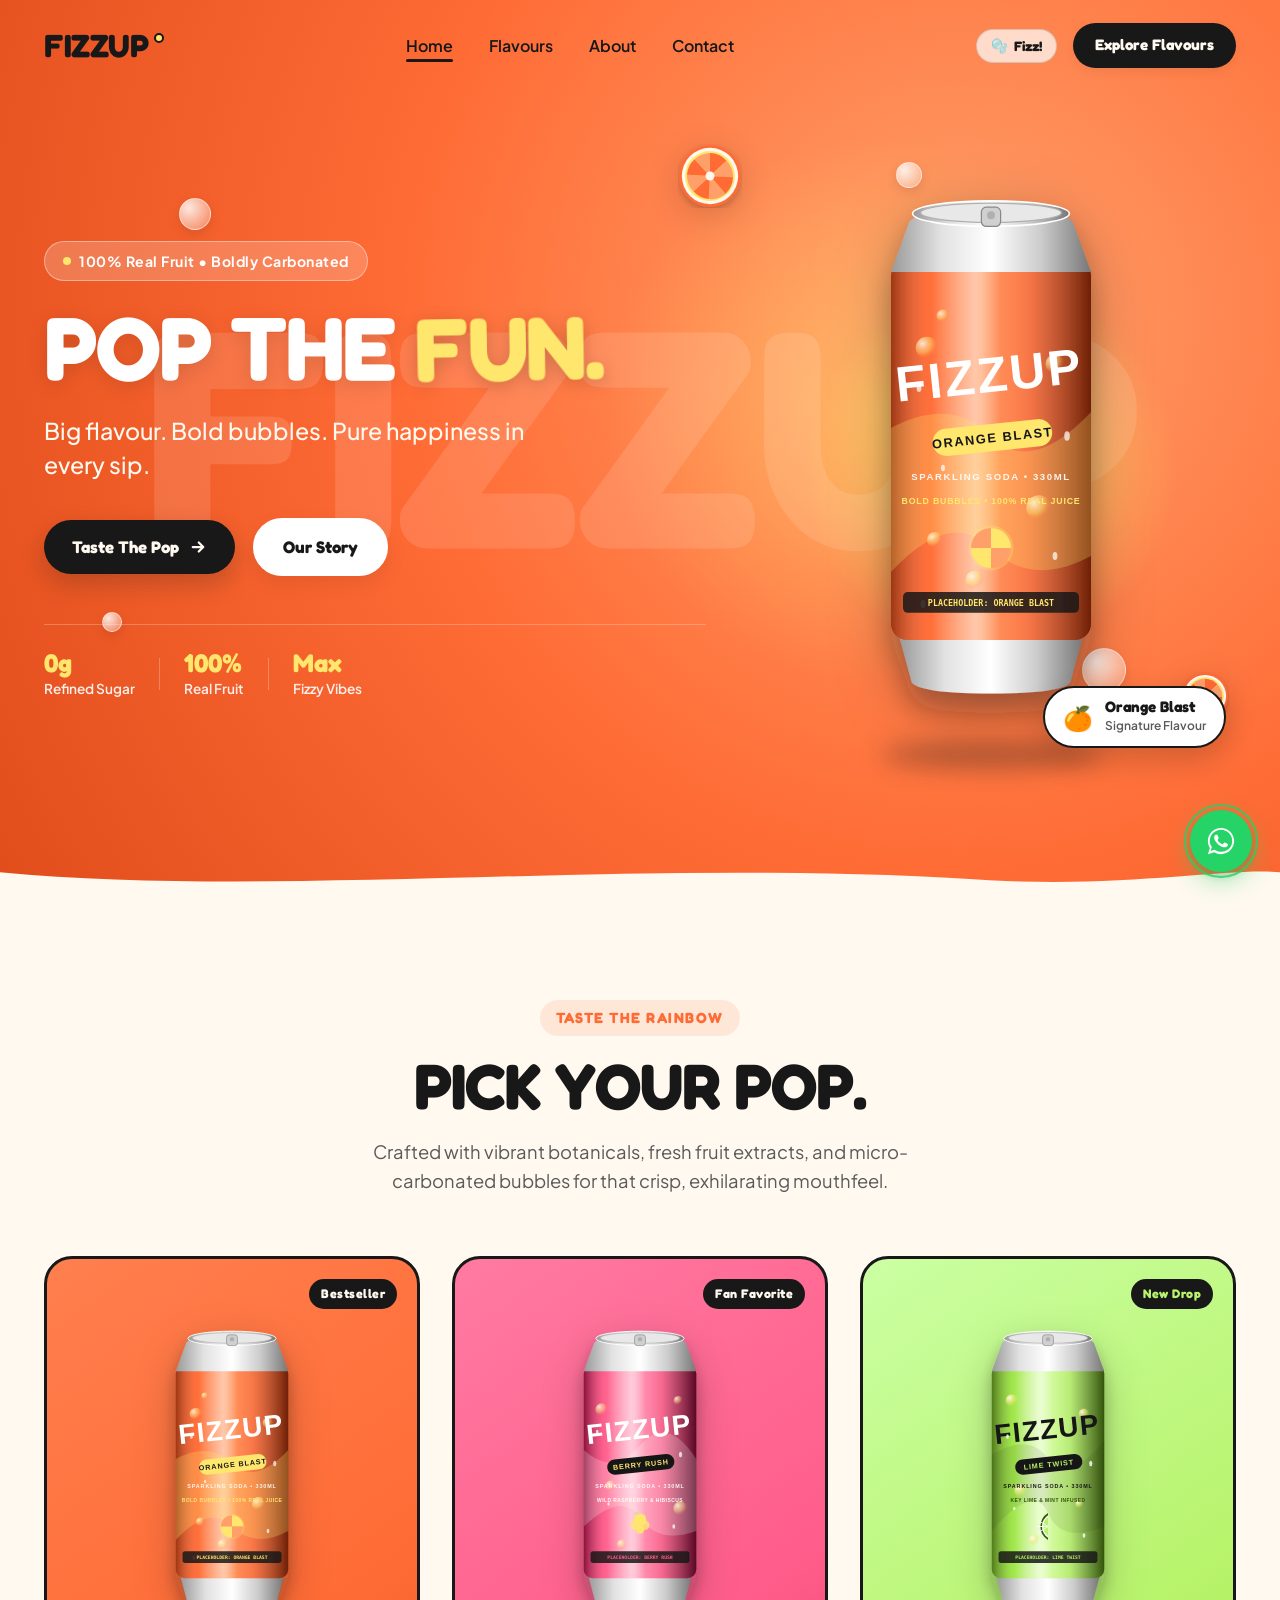
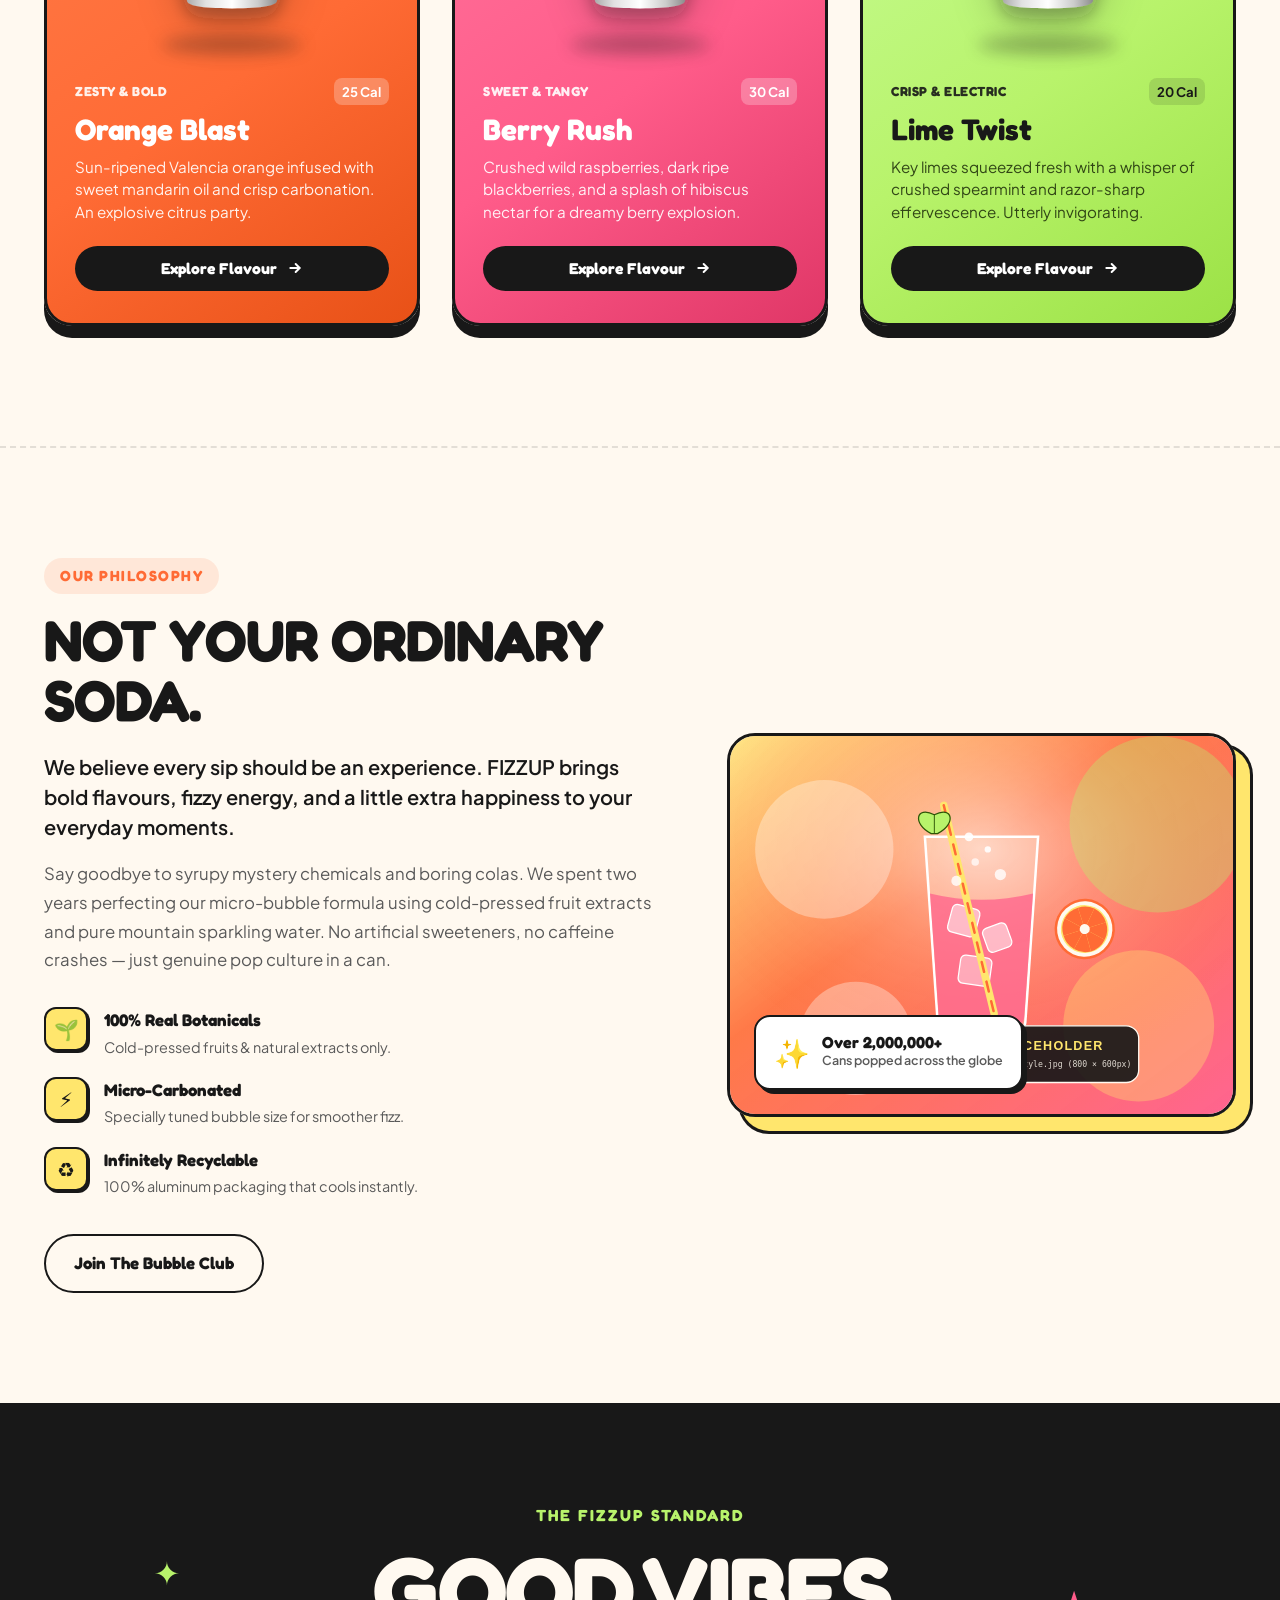
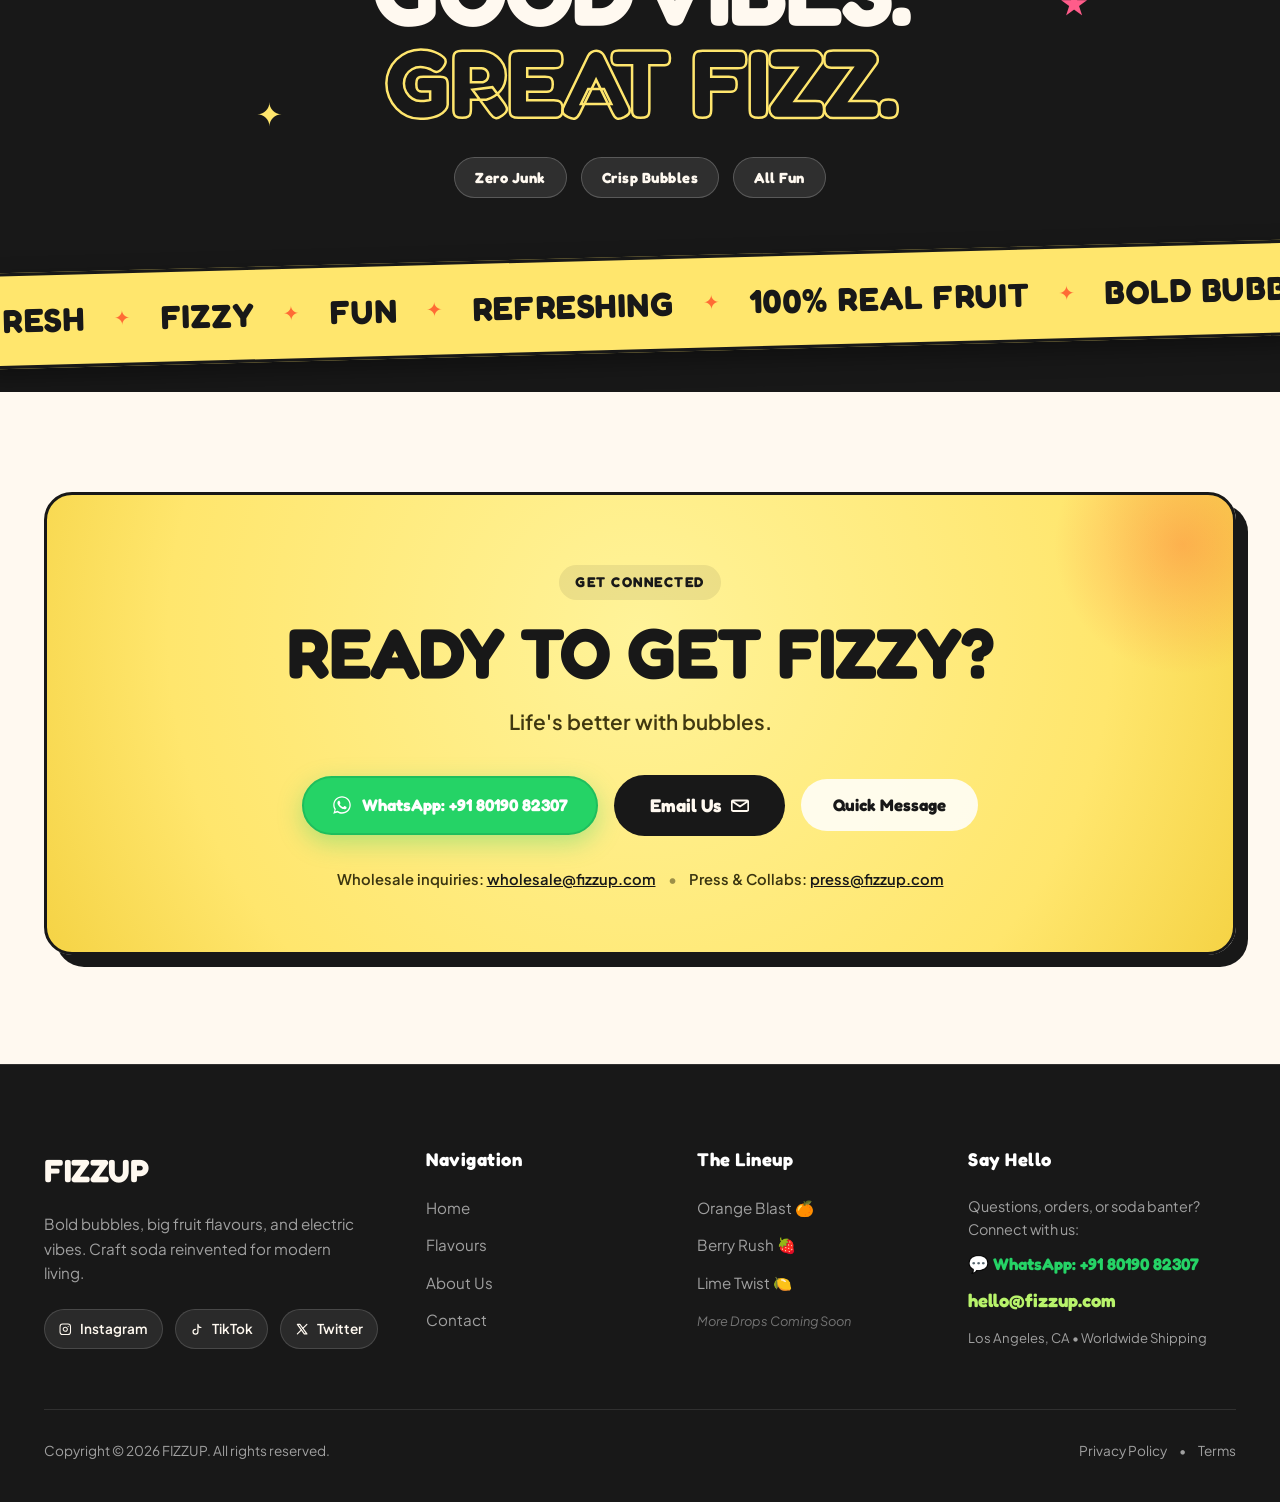
==== commit 48f0492a: "Add WhatsApp integration for +91 80190 82307 (floating chat widget, contact CTA, footer, and flavor " ====
--- a/fizzup/index.html
+++ b/fizzup/index.html
@@ -459,8 +459,14 @@
             <p class="contact-subtext">Life's better with bubbles.</p>
 
             <div class="contact-actions">
+              <a href="https://wa.me/918019082307?text=Hi%20FIZZUP!%20I'd%20like%20to%20place%20an%20order%20or%20know%20more%20about%20your%20craft%20sodas." target="_blank" rel="noopener noreferrer" class="btn btn-whatsapp" id="contactWhatsAppBtn">
+                <svg viewBox="0 0 32 32" fill="currentColor" width="20" height="20" aria-hidden="true">
+                  <path d="M16 2C8.28 2 2 8.28 2 16c0 2.72.78 5.26 2.13 7.42L2 30l6.77-2.08C10.84 29.17 13.34 30 16 30c7.72 0 14-6.28 14-14S23.72 2 16 2zm0 25.5c-2.34 0-4.55-.71-6.4-1.93l-.46-.3-4.22 1.3 1.32-4.11-.3-.48C4.66 20.08 4 18.09 4 16 4 9.38 9.38 4 16 4s12 5.38 12 12-5.38 11.5-12 11.5zm6.57-8.63c-.36-.18-2.13-1.05-2.46-1.17-.33-.12-.57-.18-.81.18-.24.36-.93 1.17-1.14 1.41-.21.24-.42.27-.78.09-.36-.18-1.52-.56-2.9-1.79-1.07-.96-1.79-2.14-2-2.5-.21-.36-.02-.56.16-.74.16-.16.36-.42.54-.63.18-.21.24-.36.36-.6.12-.24.06-.45-.03-.63-.09-.18-.81-1.95-1.11-2.67-.29-.7-.59-.6-.81-.61h-.69c-.24 0-.63.09-.96.45-.33.36-1.26 1.23-1.26 3 0 1.77 1.29 3.48 1.47 3.72.18.24 2.54 3.88 6.15 5.44.86.37 1.53.59 2.06.76.87.28 1.66.24 2.29.15.7-.1 2.13-.87 2.43-1.71.3-.84.3-1.56.21-1.71-.09-.15-.33-.24-.69-.42z"/>
+                </svg>
+                <span>WhatsApp: +91 80190 82307</span>
+              </a>
               <a href="mailto:hello@fizzup.com" class="btn btn-cta" id="contactCtaBtn">
-                <span>Get in Touch</span>
+                <span>Email Us</span>
                 <svg viewBox="0 0 20 20" fill="none" width="18" height="18" aria-hidden="true">
                   <path d="M2.5 6.667L10 11.667L17.5 6.667M2.5 5H17.5C18.42 5 19.167 5.746 19.167 6.667V15C19.167 15.92 18.42 16.667 17.5 16.667H2.5C1.58 16.667 0.833 15.92 0.833 15V6.667C0.833 5.746 1.58 5 2.5 5Z" stroke="currentColor" stroke-width="2" stroke-linecap="round" stroke-linejoin="round"/>
                 </svg>
@@ -555,12 +561,15 @@
           </ul>
         </div>
 
-        <!-- Contact Email Box -->
+        <!-- Contact Email & WhatsApp Box -->
         <div class="footer-links-col">
           <h4 class="footer-col-title">Say Hello</h4>
           <p class="footer-contact-info">
-            Questions, orders, or soda banter? Drop a line:
+            Questions, orders, or soda banter? Connect with us:
           </p>
+          <a href="https://wa.me/918019082307?text=Hi%20FIZZUP!%20I'd%20like%20to%20place%20an%20order%20or%20chat%20about%20your%20sodas." target="_blank" rel="noopener noreferrer" class="footer-whatsapp-link">
+            💬 WhatsApp: +91 80190 82307
+          </a>
           <a href="mailto:hello@fizzup.com" class="footer-email-link">
             hello@fizzup.com
           </a>
@@ -594,6 +603,24 @@
     </div>
   </div>
 
+  <!-- ==============================================
+       FLOATING WHATSAPP CHAT BUTTON (8019082307)
+       ============================================== -->
+  <a 
+    href="https://wa.me/918019082307?text=Hi%20FIZZUP!%20I'm%20interested%20in%20your%20craft%20sodas.%20Can%20you%20share%20more%20details%3F" 
+    target="_blank" 
+    rel="noopener noreferrer" 
+    class="whatsapp-float" 
+    id="whatsappFloat" 
+    aria-label="Chat with FIZZUP on WhatsApp (+91 80190 82307)"
+  >
+    <span class="whatsapp-pulse" aria-hidden="true"></span>
+    <svg viewBox="0 0 32 32" fill="currentColor" width="30" height="30" aria-hidden="true">
+      <path d="M16 2C8.28 2 2 8.28 2 16c0 2.72.78 5.26 2.13 7.42L2 30l6.77-2.08C10.84 29.17 13.34 30 16 30c7.72 0 14-6.28 14-14S23.72 2 16 2zm0 25.5c-2.34 0-4.55-.71-6.4-1.93l-.46-.3-4.22 1.3 1.32-4.11-.3-.48C4.66 20.08 4 18.09 4 16 4 9.38 9.38 4 16 4s12 5.38 12 12-5.38 11.5-12 11.5zm6.57-8.63c-.36-.18-2.13-1.05-2.46-1.17-.33-.12-.57-.18-.81.18-.24.36-.93 1.17-1.14 1.41-.21.24-.42.27-.78.09-.36-.18-1.52-.56-2.9-1.79-1.07-.96-1.79-2.14-2-2.5-.21-.36-.02-.56.16-.74.16-.16.36-.42.54-.63.18-.21.24-.36.36-.6.12-.24.06-.45-.03-.63-.09-.18-.81-1.95-1.11-2.67-.29-.7-.59-.6-.81-.61h-.69c-.24 0-.63.09-.96.45-.33.36-1.26 1.23-1.26 3 0 1.77 1.29 3.48 1.47 3.72.18.24 2.54 3.88 6.15 5.44.86.37 1.53.59 2.06.76.87.28 1.66.24 2.29.15.7-.1 2.13-.87 2.43-1.71.3-.84.3-1.56.21-1.71-.09-.15-.33-.24-.69-.42z"/>
+    </svg>
+    <span class="whatsapp-tooltip">Chat with us on WhatsApp!</span>
+  </a>
+
   <script src="script.js"></script>
 </body>
 </html>
--- a/fizzup/style.css
+++ b/fizzup/style.css
@@ -229,6 +229,37 @@
   background-color: var(--color-white);
   transform: translateY(-3px);
   box-shadow: 0 12px 24px rgba(0, 0, 0, 0.12);
+}
+
+.btn-whatsapp {
+  background-color: #25D366;
+  color: #FFFFFF;
+  box-shadow: 0 8px 24px rgba(37, 211, 102, 0.35);
+  border: 2px solid #1EBE5D;
+}
+
+.btn-whatsapp:hover {
+  background-color: #20BA5A;
+  color: #FFFFFF;
+  transform: translateY(-3px) scale(1.02);
+  box-shadow: 0 14px 30px rgba(37, 211, 102, 0.45);
+}
+
+.footer-whatsapp-link {
+  display: inline-flex;
+  align-items: center;
+  gap: 8px;
+  font-family: var(--font-heading);
+  font-size: 1.05rem;
+  font-weight: 800;
+  color: #25D366;
+  margin-bottom: 8px;
+  transition: color var(--transition-fast), transform var(--transition-fast);
+}
+
+.footer-whatsapp-link:hover {
+  color: #55EF8A;
+  transform: translateX(4px);
 }
 
 /* Sound Effect Button */
@@ -1826,3 +1857,109 @@
     animation: none !important;
   }
 }
+
+/* --------------------------------------------------------------------------
+   15. Floating WhatsApp Chat Widget (8019082307)
+   -------------------------------------------------------------------------- */
+.whatsapp-float {
+  position: fixed;
+  bottom: 28px;
+  right: 28px;
+  width: 62px;
+  height: 62px;
+  background-color: #25D366;
+  color: #FFFFFF;
+  border-radius: 50%;
+  display: flex;
+  align-items: center;
+  justify-content: center;
+  box-shadow: 0 8px 25px rgba(37, 211, 102, 0.45), 0 4px 10px rgba(0, 0, 0, 0.15);
+  z-index: 990;
+  transition: transform var(--transition-fast), box-shadow var(--transition-fast), background-color var(--transition-fast);
+  text-decoration: none;
+}
+
+.whatsapp-float:hover {
+  transform: scale(1.1) translateY(-4px);
+  background-color: #20BA5A;
+  box-shadow: 0 14px 32px rgba(37, 211, 102, 0.6);
+}
+
+.whatsapp-float:active {
+  transform: scale(0.95);
+}
+
+/* Pulsating wave effect */
+.whatsapp-pulse {
+  position: absolute;
+  inset: -6px;
+  border-radius: 50%;
+  border: 2px solid #25D366;
+  opacity: 0.8;
+  animation: waPulse 2s cubic-bezier(0.24, 0, 0.38, 1) infinite;
+  pointer-events: none;
+}
+
+@keyframes waPulse {
+  0% {
+    transform: scale(0.9);
+    opacity: 0.9;
+  }
+  70% {
+    transform: scale(1.35);
+    opacity: 0;
+  }
+  100% {
+    transform: scale(1.4);
+    opacity: 0;
+  }
+}
+
+/* Tooltip on hover */
+.whatsapp-tooltip {
+  position: absolute;
+  right: 74px;
+  white-space: nowrap;
+  background-color: var(--color-deep-black);
+  color: #FFFFFF;
+  font-family: var(--font-heading);
+  font-size: 0.88rem;
+  font-weight: 700;
+  padding: 8px 16px;
+  border-radius: var(--radius-pill);
+  box-shadow: 0 6px 16px rgba(0, 0, 0, 0.25);
+  opacity: 0;
+  pointer-events: none;
+  transform: translateX(10px);
+  transition: opacity var(--transition-fast), transform var(--transition-fast);
+}
+
+.whatsapp-tooltip::after {
+  content: '';
+  position: absolute;
+  top: 50%;
+  right: -6px;
+  transform: translateY(-50%);
+  border-width: 6px 0 6px 6px;
+  border-style: solid;
+  border-color: transparent transparent transparent var(--color-deep-black);
+}
+
+.whatsapp-float:hover .whatsapp-tooltip {
+  opacity: 1;
+  transform: translateX(0);
+}
+
+@media (max-width: 768px) {
+  .whatsapp-float {
+    bottom: 20px;
+    right: 20px;
+    width: 56px;
+    height: 56px;
+  }
+
+  .whatsapp-tooltip {
+    display: none;
+  }
+}
+
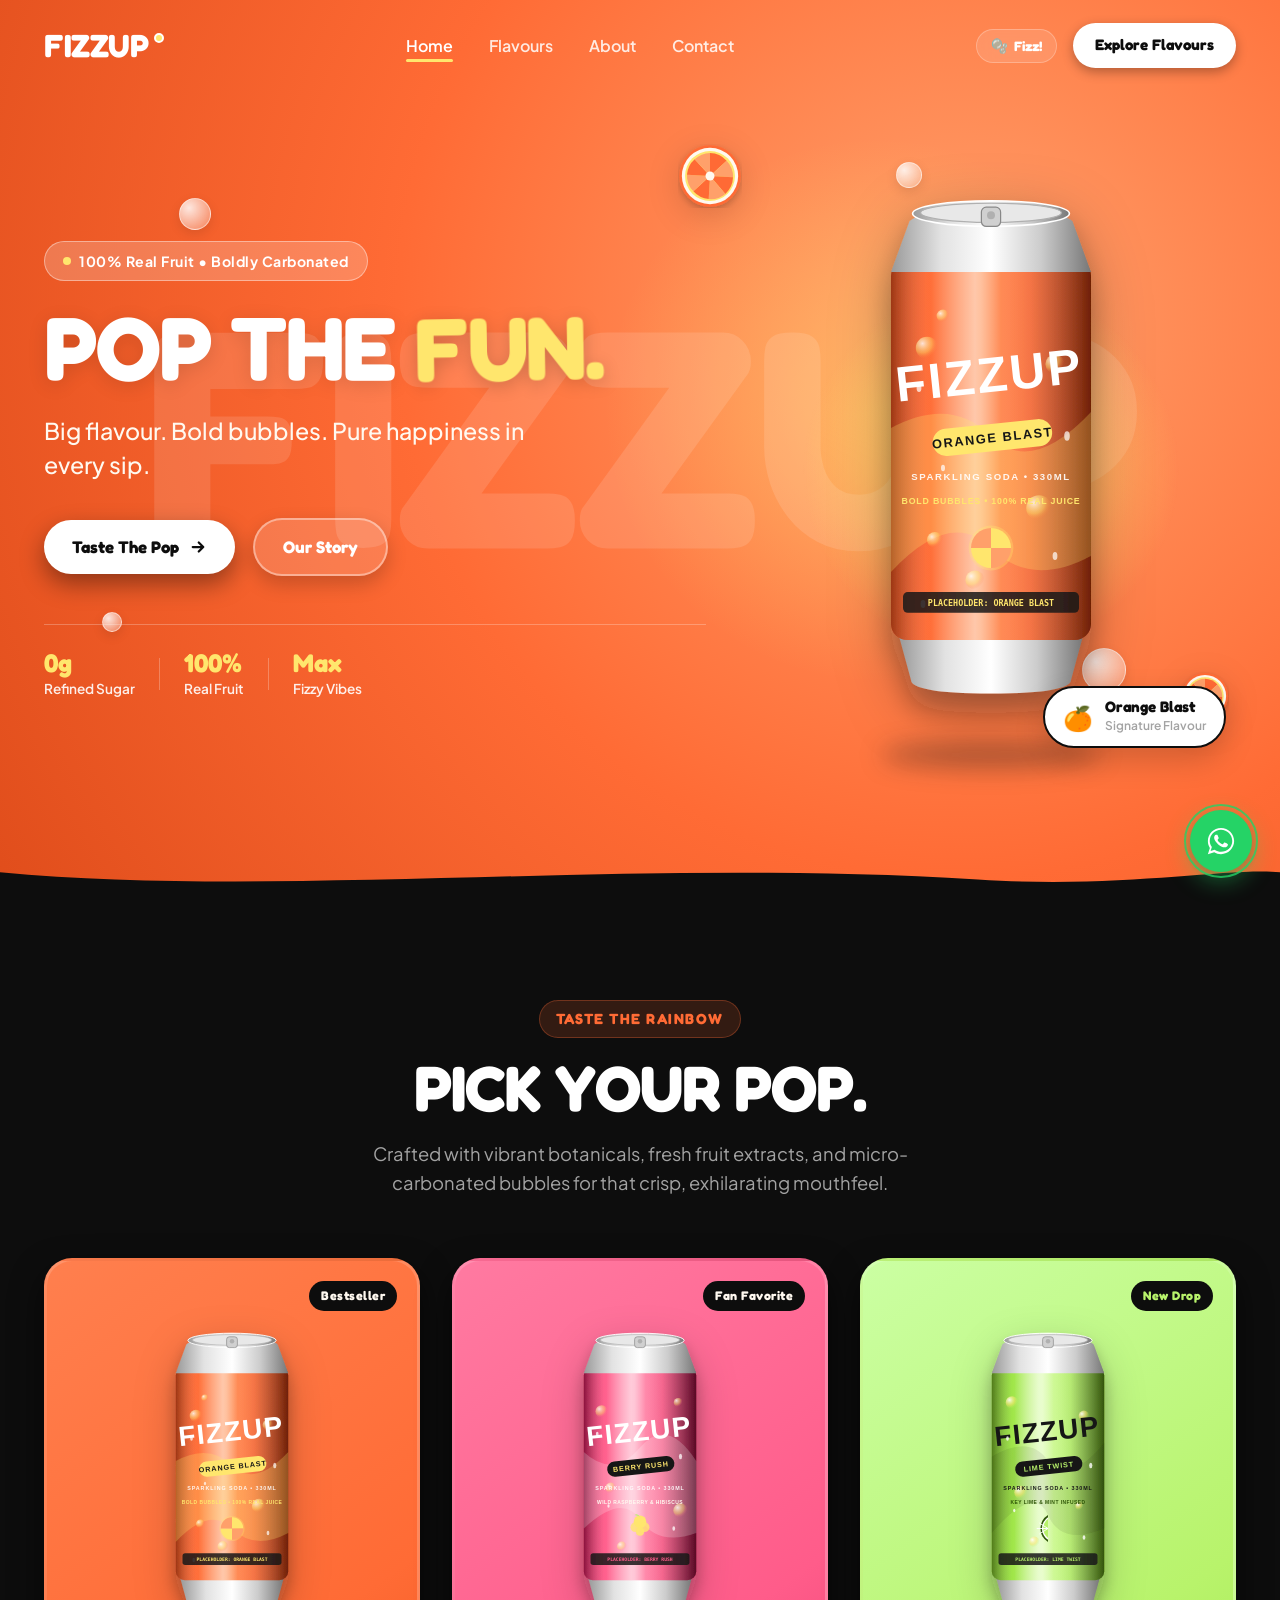
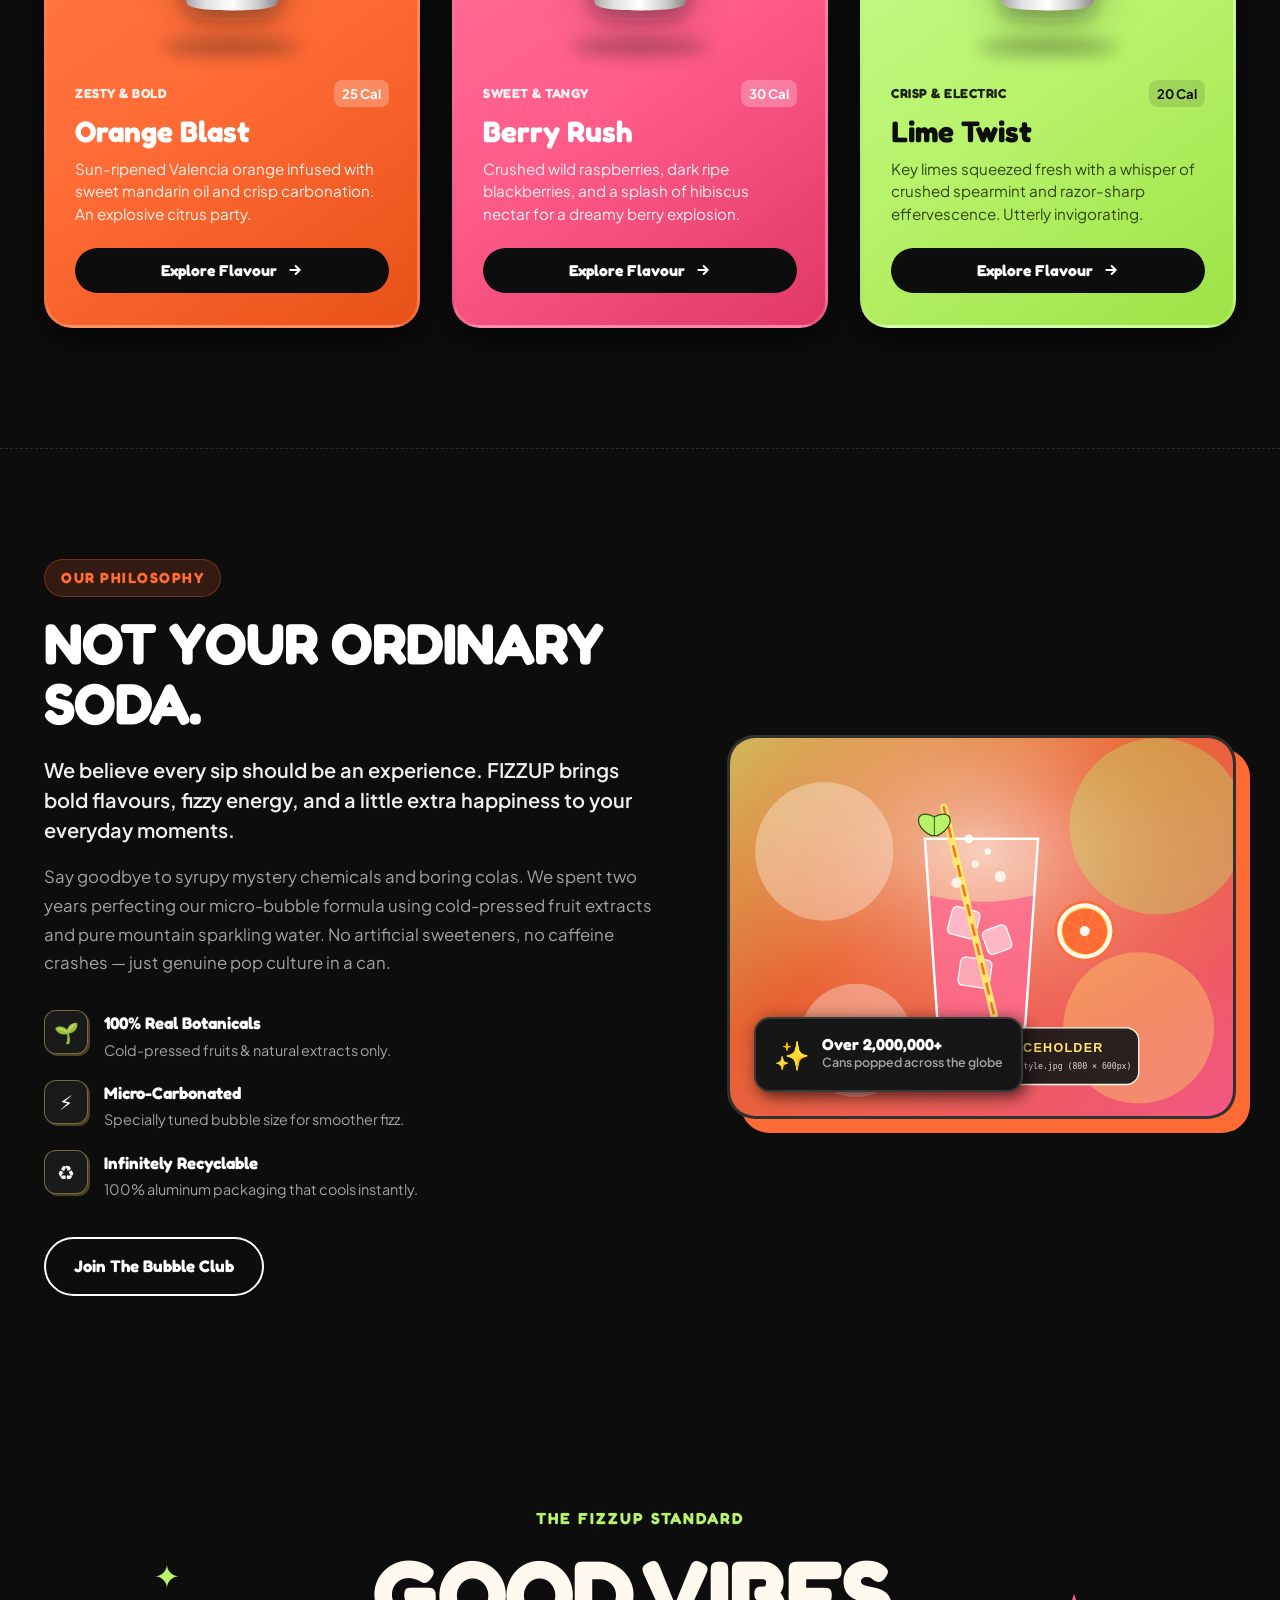
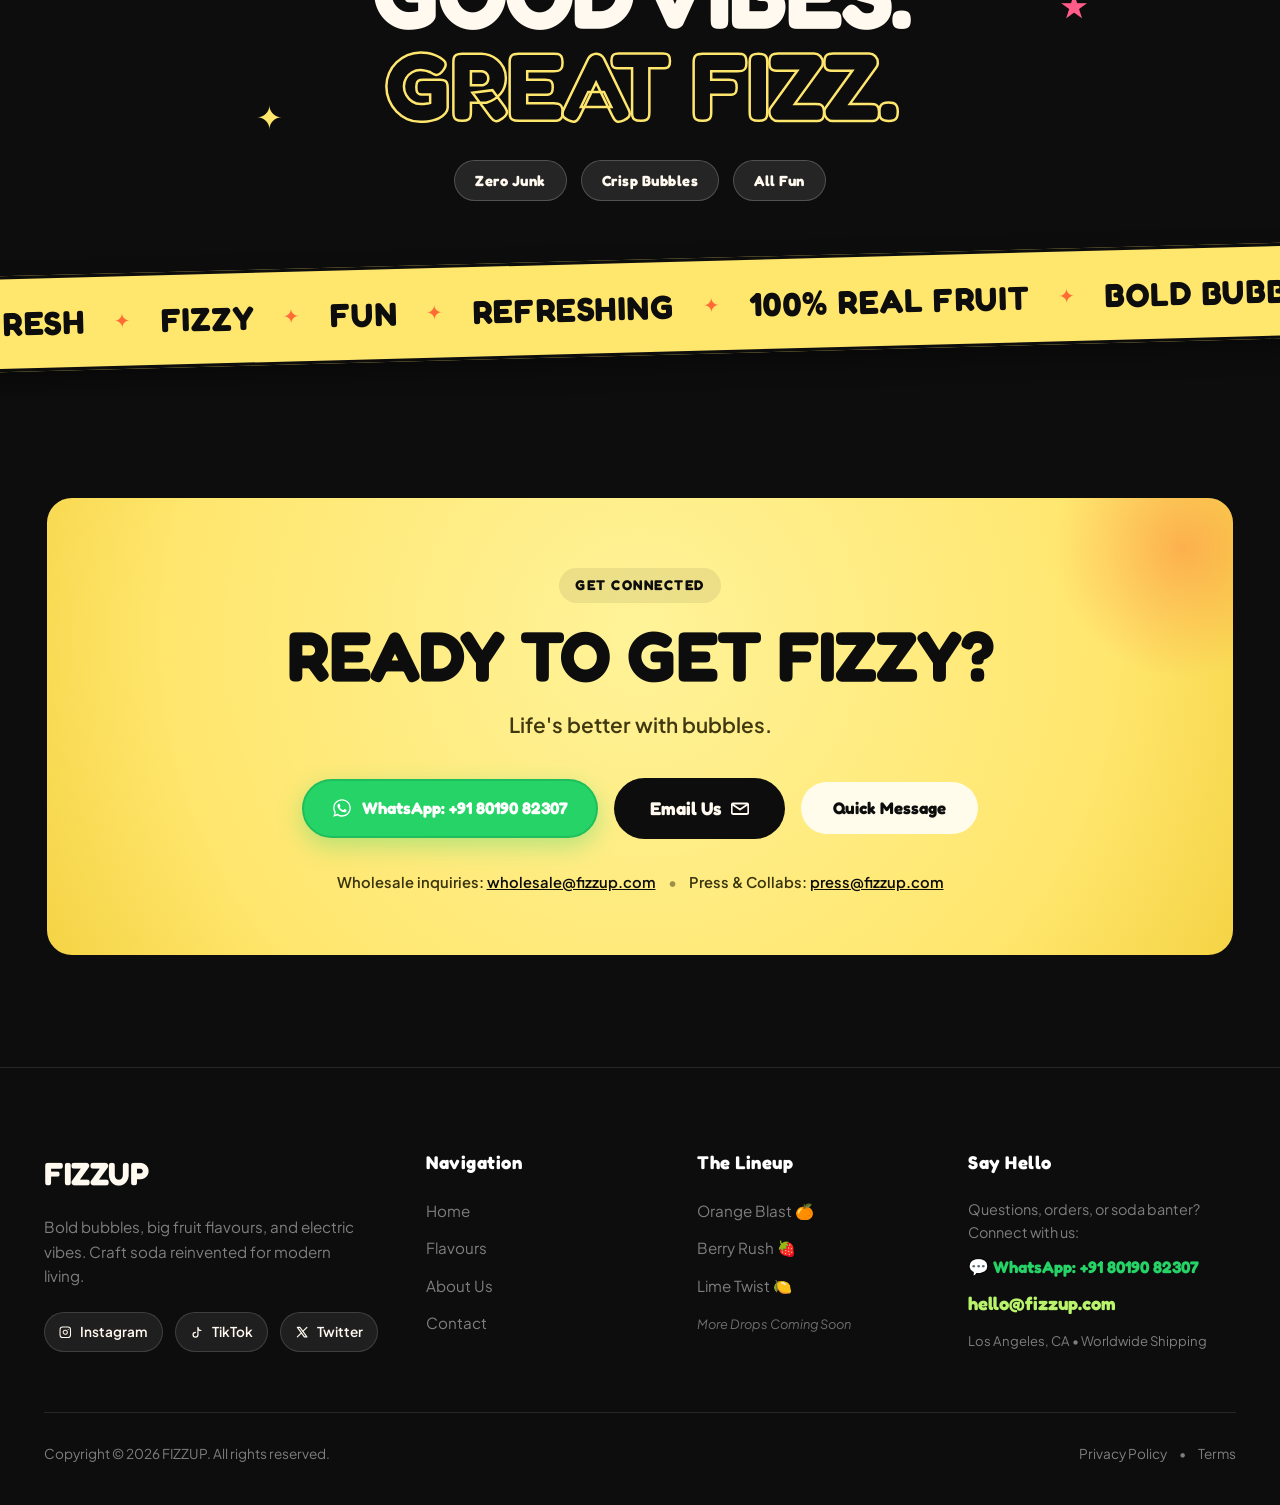
==== commit a30a1bd2: "Transform site background to sleek deep black aesthetic with vibrant neon accents" ====
--- a/fizzup/index.html
+++ b/fizzup/index.html
@@ -170,7 +170,7 @@
       <!-- Smooth bottom curve divider -->
       <div class="hero-wave-divider" aria-hidden="true">
         <svg viewBox="0 0 1440 100" fill="none" preserveAspectRatio="none">
-          <path d="M0,40 C320,95 700,10 1100,55 C1260,75 1380,30 1440,40 L1440,100 L0,100 Z" fill="#FFF9F0"/>
+          <path d="M0,40 C320,95 700,10 1100,55 C1260,75 1380,30 1440,40 L1440,100 L0,100 Z" fill="#0D0D0D"/>
         </svg>
       </div>
     </section>
--- a/fizzup/style.css
+++ b/fizzup/style.css
@@ -11,27 +11,29 @@
   --color-lemon-yellow: #FFE66D;
   --color-strawberry-pink: #FF5C8A;
   --color-fresh-lime: #B8F36B;
-  --color-deep-black: #181818;
+  --color-deep-black: #0D0D0D;
+  --color-card-dark: #161616;
+  --color-card-border: rgba(255, 255, 255, 0.12);
   --color-cream-white: #FFF9F0;
 
   /* Neutrals & Alpha Accents */
   --color-white: #FFFFFF;
-  --color-text-muted: #5A5A5A;
-  --color-text-light: #A0A0A0;
-  --color-border-light: rgba(24, 24, 24, 0.08);
+  --color-text-muted: #A3A3A3;
+  --color-text-light: #7E7E7E;
+  --color-border-light: rgba(255, 255, 255, 0.1);
   --color-glass-white: rgba(255, 255, 255, 0.85);
-  --color-glass-dark: rgba(24, 24, 24, 0.88);
+  --color-glass-dark: rgba(13, 13, 13, 0.92);
 
   /* Typography */
   --font-heading: 'Fredoka', cursive, system-ui, -apple-system, sans-serif;
   --font-body: 'Plus Jakarta Sans', system-ui, -apple-system, sans-serif;
 
   /* Shadows */
-  --shadow-sm: 0 4px 12px rgba(24, 24, 24, 0.06);
-  --shadow-md: 0 10px 30px rgba(24, 24, 24, 0.08);
-  --shadow-lg: 0 20px 50px rgba(24, 24, 24, 0.14);
+  --shadow-sm: 0 4px 12px rgba(0, 0, 0, 0.3);
+  --shadow-md: 0 10px 30px rgba(0, 0, 0, 0.4);
+  --shadow-lg: 0 20px 50px rgba(0, 0, 0, 0.6);
   --shadow-pill: 0 8px 24px rgba(255, 107, 53, 0.28);
-  --shadow-can: 0 26px 40px -10px rgba(24, 24, 24, 0.35);
+  --shadow-can: 0 26px 40px -10px rgba(0, 0, 0, 0.6);
 
   /* Radii */
   --radius-sm: 8px;
@@ -65,8 +67,8 @@
 
 body {
   font-family: var(--font-body);
-  background-color: var(--color-cream-white);
-  color: var(--color-deep-black);
+  background-color: var(--color-deep-black);
+  color: var(--color-white);
   line-height: 1.6;
   overflow-x: hidden;
   position: relative;
@@ -133,15 +135,16 @@
 }
 
 .btn-primary {
-  background-color: var(--color-deep-black);
-  color: var(--color-cream-white);
-  box-shadow: 0 10px 24px rgba(24, 24, 24, 0.22);
+  background-color: var(--color-white);
+  color: var(--color-deep-black);
+  box-shadow: 0 10px 24px rgba(0, 0, 0, 0.4);
 }
 
 .btn-primary:hover {
-  background-color: #2b2b2b;
+  background-color: var(--color-lemon-yellow);
+  color: var(--color-deep-black);
   transform: translateY(-3px);
-  box-shadow: 0 16px 32px rgba(24, 24, 24, 0.32);
+  box-shadow: 0 16px 32px rgba(255, 230, 109, 0.35);
 }
 
 .btn-primary .btn-arrow {
@@ -153,42 +156,43 @@
 }
 
 .btn-secondary {
+  background-color: rgba(255, 255, 255, 0.15);
+  color: var(--color-white);
+  border: 2px solid rgba(255, 255, 255, 0.4);
+  box-shadow: 0 8px 20px rgba(0, 0, 0, 0.2);
+}
+
+.btn-secondary:hover {
   background-color: var(--color-white);
   color: var(--color-deep-black);
-  border: 2px solid var(--color-white);
-  box-shadow: 0 8px 20px rgba(0, 0, 0, 0.08);
-}
-
-.btn-secondary:hover {
-  background-color: transparent;
-  color: var(--color-white);
   transform: translateY(-3px);
 }
 
 .btn-secondary-dark {
   background-color: transparent;
+  color: var(--color-white);
+  border: 2.5px solid var(--color-white);
+}
+
+.btn-secondary-dark:hover {
+  background-color: var(--color-white);
   color: var(--color-deep-black);
-  border: 2.5px solid var(--color-deep-black);
-}
-
-.btn-secondary-dark:hover {
-  background-color: var(--color-deep-black);
-  color: var(--color-cream-white);
   transform: translateY(-3px);
 }
 
 .btn-nav {
   padding: 10px 22px;
   font-size: 0.95rem;
-  background-color: var(--color-deep-black);
-  color: var(--color-cream-white);
+  background-color: var(--color-white);
+  color: var(--color-deep-black);
   box-shadow: var(--shadow-sm);
 }
 
 .btn-nav:hover {
-  background-color: #333333;
+  background-color: var(--color-lemon-yellow);
+  color: var(--color-deep-black);
   transform: translateY(-2px);
-  box-shadow: var(--shadow-md);
+  box-shadow: 0 8px 18px rgba(255, 230, 109, 0.3);
 }
 
 .btn-flavour {
@@ -276,14 +280,17 @@
   font-family: var(--font-heading);
   font-size: 0.85rem;
   font-weight: 700;
-  color: var(--color-deep-black);
+  color: var(--color-white);
+  background: rgba(255, 255, 255, 0.12);
+  border: 1.5px solid rgba(255, 255, 255, 0.25);
   transition: transform var(--transition-fast), background-color var(--transition-fast);
 }
 
 .fizz-sound-btn:hover {
   background-color: var(--color-white);
+  color: var(--color-deep-black);
   transform: scale(1.08);
-  border-color: var(--color-deep-black);
+  border-color: var(--color-white);
 }
 
 .fizz-sound-btn:active {
@@ -305,10 +312,11 @@
 
 .header.scrolled {
   padding: 12px 0;
-  background-color: rgba(255, 249, 240, 0.92);
+  background-color: rgba(13, 13, 13, 0.94);
   backdrop-filter: blur(12px);
   -webkit-backdrop-filter: blur(12px);
-  box-shadow: 0 4px 20px rgba(24, 24, 24, 0.06);
+  box-shadow: 0 4px 20px rgba(0, 0, 0, 0.5);
+  border-bottom: 1px solid rgba(255, 255, 255, 0.08);
 }
 
 .nav-container {
@@ -329,7 +337,7 @@
   font-size: 2rem;
   font-weight: 900;
   letter-spacing: -0.5px;
-  color: var(--color-deep-black);
+  color: var(--color-white);
   transition: transform var(--transition-fast);
 }
 
@@ -342,7 +350,7 @@
   height: 10px;
   border-radius: 50%;
   background-color: var(--color-lemon-yellow);
-  border: 2px solid var(--color-deep-black);
+  border: 2px solid var(--color-white);
   transform: translateY(-8px);
   animation: pulseBubble 2s infinite ease-in-out;
 }
@@ -368,10 +376,15 @@
   font-family: var(--font-body);
   font-size: 1rem;
   font-weight: 600;
-  color: var(--color-deep-black);
+  color: rgba(255, 255, 255, 0.85);
   position: relative;
   padding: 6px 0;
   transition: color var(--transition-fast);
+}
+
+.nav-link:hover,
+.nav-link.active {
+  color: var(--color-white);
 }
 
 .nav-link::after {
@@ -381,7 +394,7 @@
   left: 0;
   width: 0%;
   height: 2.5px;
-  background-color: var(--color-deep-black);
+  background-color: var(--color-lemon-yellow);
   border-radius: 2px;
   transition: width var(--transition-medium);
 }
@@ -412,7 +425,7 @@
   display: block;
   height: 3px;
   width: 100%;
-  background-color: var(--color-deep-black);
+  background-color: var(--color-white);
   border-radius: 3px;
   transition: transform var(--transition-medium), opacity var(--transition-fast);
 }
@@ -790,7 +803,7 @@
    -------------------------------------------------------------------------- */
 .flavours-section {
   padding: 100px 0 120px;
-  background-color: var(--color-cream-white);
+  background-color: var(--color-deep-black);
   position: relative;
 }
 
@@ -802,7 +815,8 @@
   letter-spacing: 1.5px;
   text-transform: uppercase;
   color: var(--color-electric-orange);
-  background-color: rgba(255, 107, 53, 0.12);
+  background-color: rgba(255, 107, 53, 0.16);
+  border: 1px solid rgba(255, 107, 53, 0.3);
   padding: 6px 16px;
   border-radius: var(--radius-pill);
   margin-bottom: 16px;
@@ -814,7 +828,7 @@
   font-weight: 900;
   line-height: 1.05;
   letter-spacing: -1px;
-  color: var(--color-deep-black);
+  color: var(--color-white);
   margin-bottom: 18px;
 }
 
@@ -841,15 +855,15 @@
   display: flex;
   flex-direction: column;
   justify-content: space-between;
-  border: 3px solid var(--color-deep-black);
-  box-shadow: 0 12px 0 var(--color-deep-black);
+  border: 3px solid rgba(255, 255, 255, 0.15);
+  box-shadow: 0 14px 32px rgba(0, 0, 0, 0.6);
   overflow: hidden;
   transition: transform var(--transition-medium), box-shadow var(--transition-medium), background-color var(--transition-medium);
 }
 
 .flavour-card:hover {
   transform: translateY(-10px);
-  box-shadow: 0 20px 0 var(--color-deep-black);
+  box-shadow: 0 22px 48px rgba(0, 0, 0, 0.8), 0 0 24px rgba(255, 107, 53, 0.25);
 }
 
 /* Distinct Card Backgrounds */
@@ -988,8 +1002,8 @@
    -------------------------------------------------------------------------- */
 .brand-story-section {
   padding: 110px 0;
-  background-color: var(--color-cream-white);
-  border-top: 2px dashed rgba(24, 24, 24, 0.12);
+  background-color: var(--color-deep-black);
+  border-top: 1px dashed rgba(255, 255, 255, 0.12);
 }
 
 .story-grid {
@@ -1005,7 +1019,7 @@
   font-weight: 900;
   line-height: 1.05;
   letter-spacing: -1px;
-  color: var(--color-deep-black);
+  color: var(--color-white);
   margin-bottom: 22px;
 }
 
@@ -1013,7 +1027,7 @@
   font-size: 1.25rem;
   font-weight: 600;
   line-height: 1.5;
-  color: var(--color-deep-black);
+  color: #F0F0F0;
   margin-bottom: 18px;
 }
 
@@ -1042,21 +1056,21 @@
   width: 44px;
   height: 44px;
   flex-shrink: 0;
-  background-color: var(--color-lemon-yellow);
-  border: 2px solid var(--color-deep-black);
+  background-color: #1A1A1A;
+  border: 1.5px solid rgba(255, 230, 109, 0.4);
   border-radius: 12px;
   display: flex;
   align-items: center;
   justify-content: center;
   font-size: 1.25rem;
-  box-shadow: 2px 2px 0 var(--color-deep-black);
+  box-shadow: 2px 2px 0 rgba(255, 230, 109, 0.25);
 }
 
 .feature-text h4 {
   font-family: var(--font-heading);
   font-size: 1.05rem;
   font-weight: 800;
-  color: var(--color-deep-black);
+  color: var(--color-white);
   margin-bottom: 2px;
 }
 
@@ -1070,8 +1084,8 @@
   position: relative;
   border-radius: var(--radius-lg);
   overflow: hidden;
-  border: 3.5px solid var(--color-deep-black);
-  box-shadow: 14px 14px 0 var(--color-lemon-yellow), 14px 14px 0 3px var(--color-deep-black);
+  border: 3px solid rgba(255, 255, 255, 0.15);
+  box-shadow: 14px 14px 0 var(--color-electric-orange);
   transition: transform var(--transition-medium);
 }
 
@@ -1089,9 +1103,9 @@
   position: absolute;
   bottom: 24px;
   left: 24px;
-  background-color: var(--color-white);
-  border: 2.5px solid var(--color-deep-black);
-  box-shadow: 4px 4px 0 var(--color-deep-black);
+  background-color: #161616;
+  border: 2px solid rgba(255, 255, 255, 0.15);
+  box-shadow: 4px 4px 16px rgba(0, 0, 0, 0.7);
   border-radius: var(--radius-md);
   padding: 12px 18px;
   display: flex;
@@ -1109,7 +1123,7 @@
   font-family: var(--font-heading);
   font-size: 1rem;
   font-weight: 800;
-  color: var(--color-deep-black);
+  color: var(--color-white);
   line-height: 1.1;
 }
 
@@ -1248,7 +1262,7 @@
    -------------------------------------------------------------------------- */
 .contact-section {
   padding: 100px 0 110px;
-  background-color: var(--color-cream-white);
+  background-color: var(--color-deep-black);
   position: relative;
 }
 
@@ -1571,13 +1585,14 @@
 
 .modal-card {
   position: relative;
-  background-color: var(--color-cream-white);
-  border: 3.5px solid var(--color-deep-black);
+  background-color: #141414;
+  color: var(--color-white);
+  border: 2.5px solid rgba(255, 255, 255, 0.18);
   border-radius: var(--radius-lg);
   max-width: 600px;
   width: 100%;
   padding: 40px;
-  box-shadow: 12px 12px 0 var(--color-deep-black);
+  box-shadow: 0 24px 60px rgba(0, 0, 0, 0.95);
   transform: scale(0.92) translateY(20px);
   transition: transform 0.35s cubic-bezier(0.16, 1, 0.3, 1);
   max-height: 90vh;
@@ -1595,8 +1610,9 @@
   width: 36px;
   height: 36px;
   border-radius: 50%;
-  background-color: var(--color-deep-black);
-  color: var(--color-white);
+  background-color: #242424;
+  color: var(--color-white);
+  border: 1px solid rgba(255, 255, 255, 0.2);
   font-size: 1.6rem;
   line-height: 1;
   display: flex;
@@ -1622,7 +1638,7 @@
 .modal-flavor-img {
   width: 100px;
   height: auto;
-  filter: drop-shadow(0 8px 16px rgba(0,0,0,0.2));
+  filter: drop-shadow(0 8px 16px rgba(0,0,0,0.5));
 }
 
 .modal-flavor-title {
@@ -1630,7 +1646,7 @@
   font-size: 2.2rem;
   font-weight: 900;
   line-height: 1.1;
-  color: var(--color-deep-black);
+  color: var(--color-white);
 }
 
 .modal-flavor-subtitle {
@@ -1645,10 +1661,10 @@
   grid-template-columns: repeat(3, 1fr);
   gap: 12px;
   margin: 20px 0;
-  background-color: #F5EFE6;
+  background-color: #1E1E1E;
   padding: 16px;
   border-radius: var(--radius-md);
-  border: 2px solid var(--color-deep-black);
+  border: 1.5px solid rgba(255, 255, 255, 0.1);
 }
 
 .modal-spec-item {
@@ -1668,7 +1684,7 @@
   font-family: var(--font-heading);
   font-size: 1.25rem;
   font-weight: 800;
-  color: var(--color-deep-black);
+  color: var(--color-white);
 }
 
 /* --------------------------------------------------------------------------
